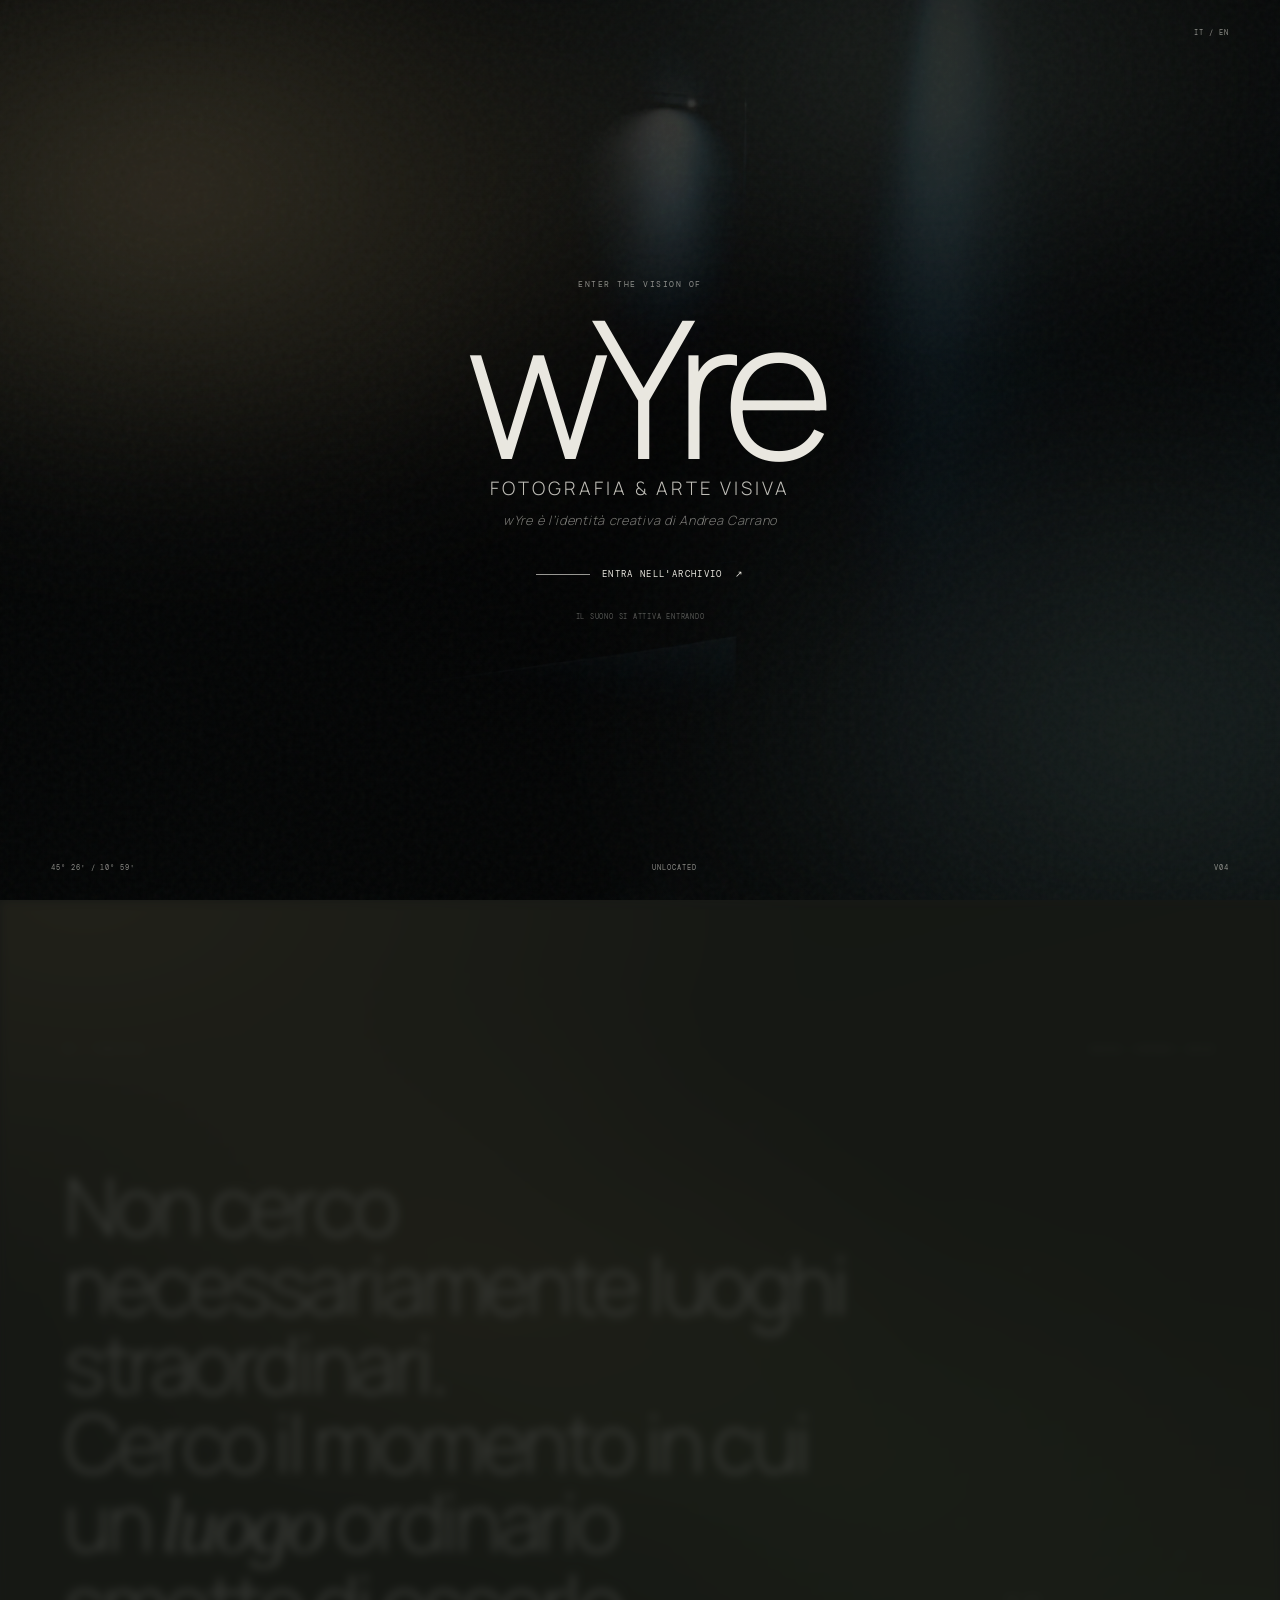
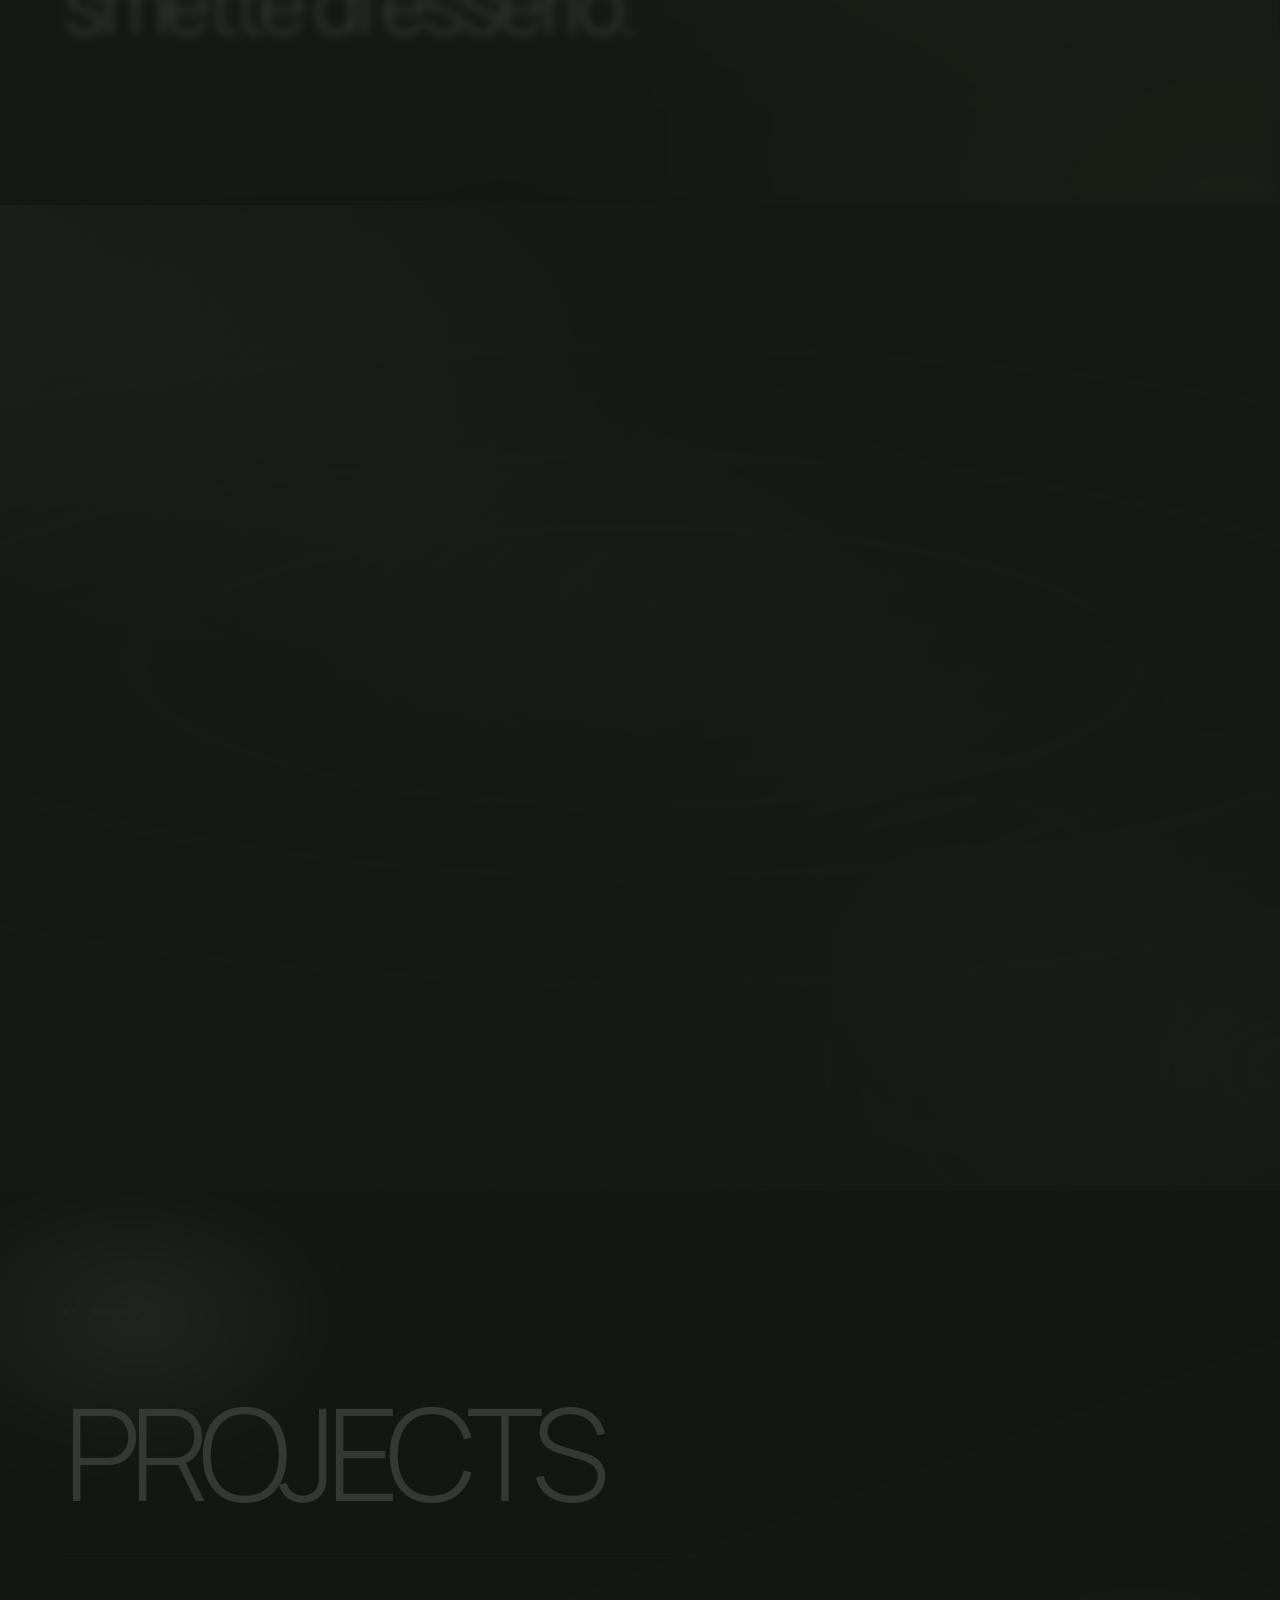
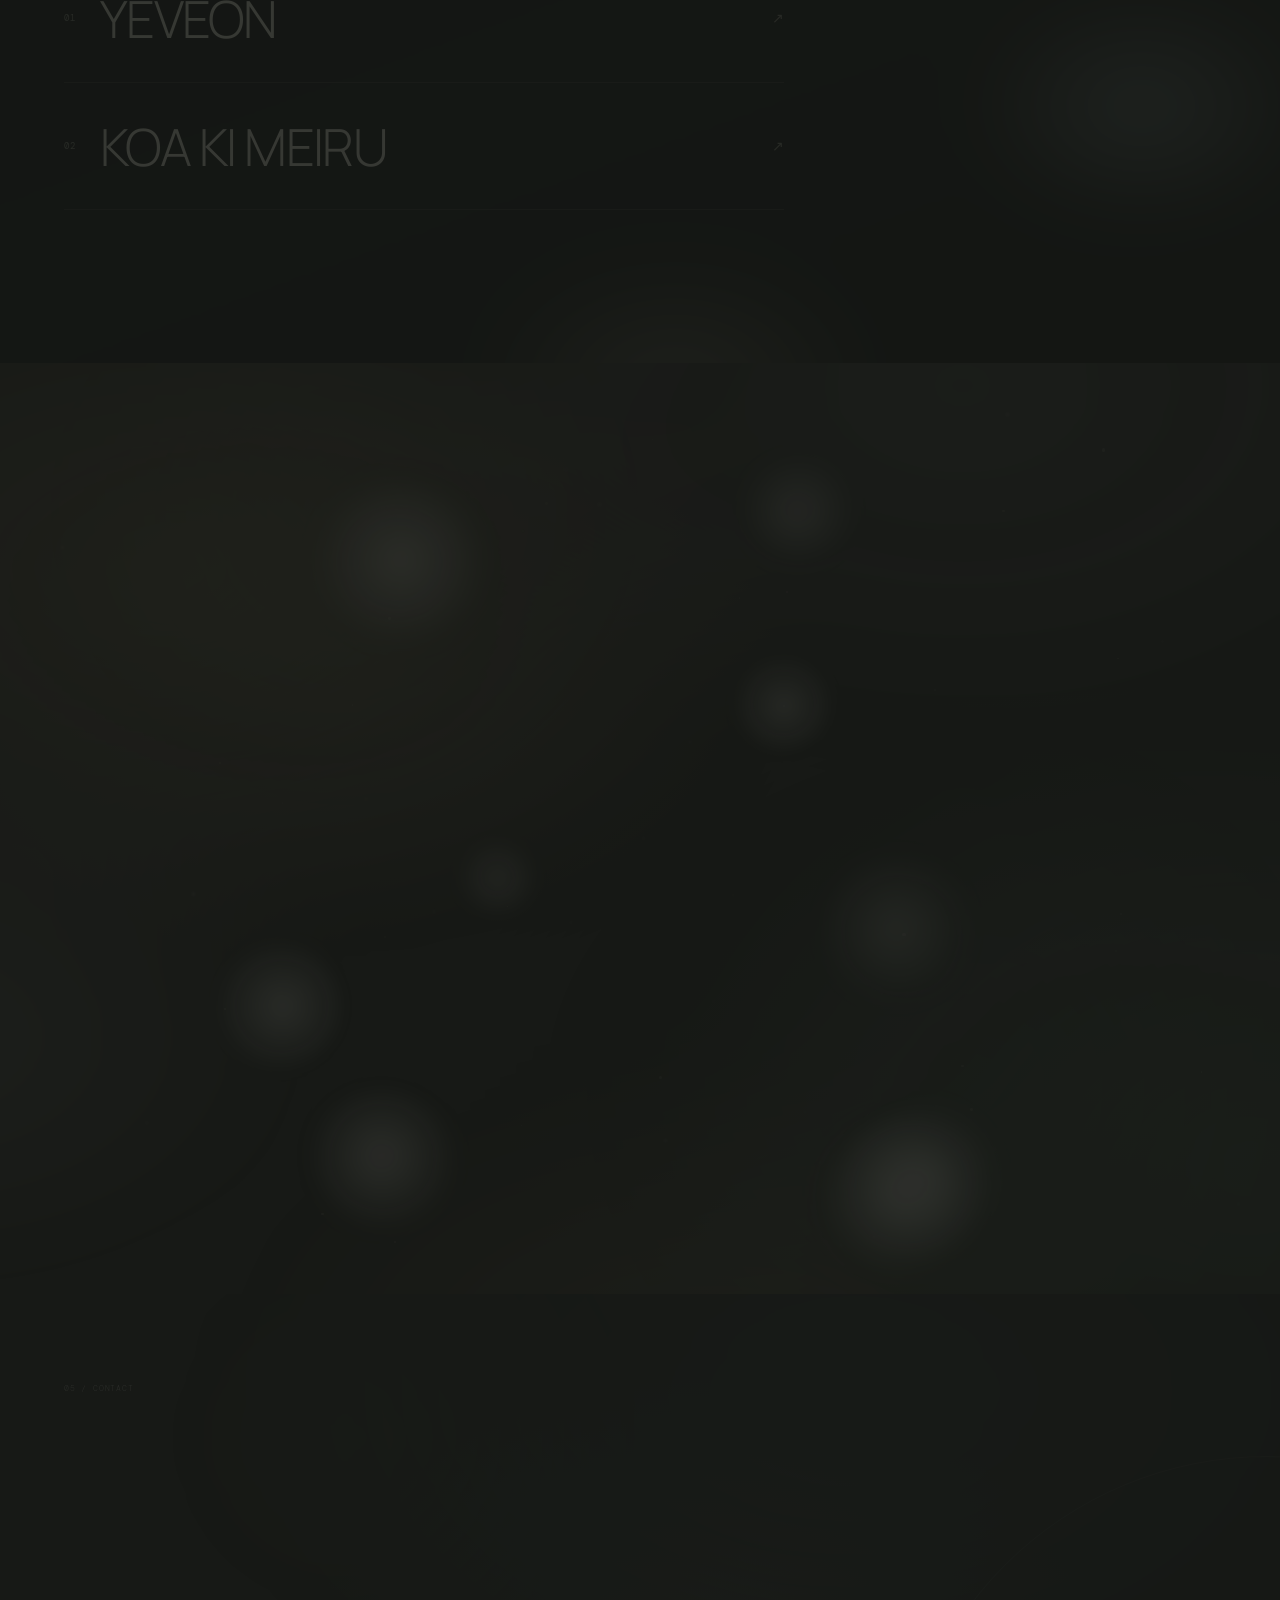
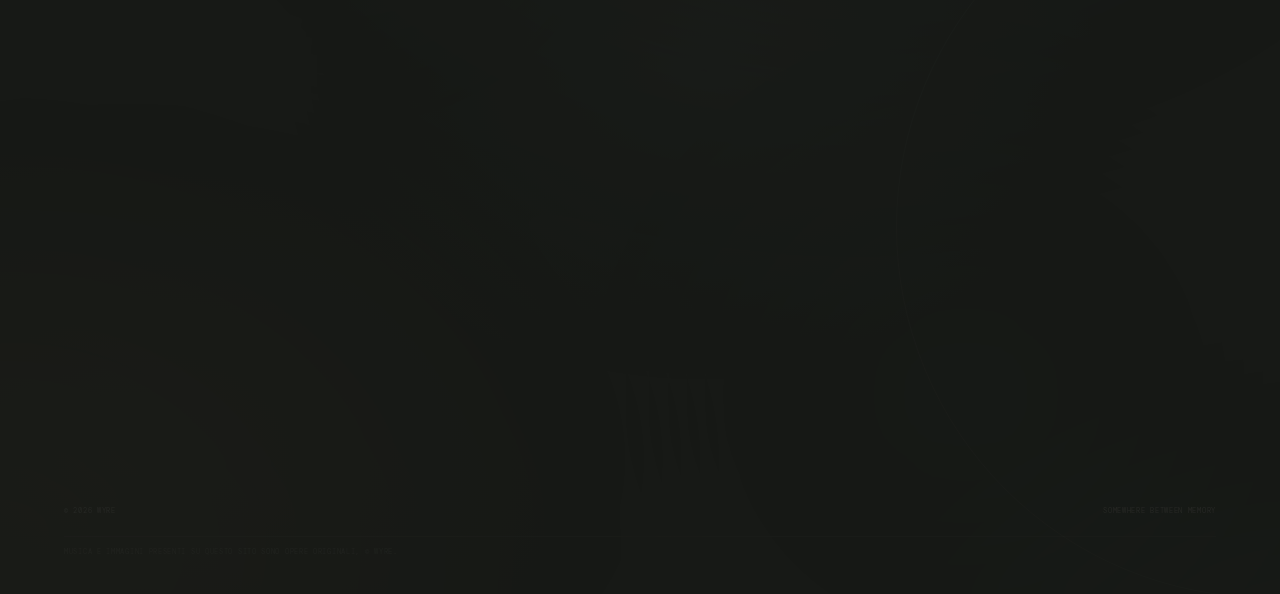
==== index.html @ cb7069bc "Add files via upload" ====
<!doctype html>
<html lang="it">
<head>
  <meta charset="utf-8">
  <meta name="viewport" content="width=device-width, initial-scale=1">
  <meta name="description" content="wYre — an ongoing visual exploration of liminal spaces, memory and atmosphere.">
  <meta name="theme-color" content="#080909">
  <title>wYre — Somewhere Between Memory</title>
  <link rel="preconnect" href="https://fonts.googleapis.com">
  <link rel="preconnect" href="https://fonts.gstatic.com" crossorigin>
  <link href="https://fonts.googleapis.com/css2?family=DM+Mono:wght@300;400&family=Manrope:wght@300;400;500;600&display=swap" rel="stylesheet">
  <link rel="stylesheet" href="styles.css">
</head>
<body class="intro-active">
  <div class="intro" id="intro" aria-label="wYre introduction">
    <div class="intro-image" aria-hidden="true">
      <img src="images/05_blue_corridor.jpg" alt="">
    </div>
    <div class="intro-wash" aria-hidden="true"></div>
    <div class="intro-grain" aria-hidden="true"></div>
    <div class="intro-top">
      <button class="lang intro-lang" id="introLangBtn" type="button" aria-label="Change language">IT / EN</button>
    </div>
    <div class="intro-center">
      <p class="intro-pre">ENTER THE VISION OF</p>
      <div class="intro-wordmark" aria-label="wYre">
        <span>w</span><span>Y</span><span>r</span><span>e</span>
      </div>
      <div class="brand-copy" aria-label="wYre">
  <div class="brand-tagline" data-it="Fotografia &amp; Arte Visiva" data-en="Photography &amp; Visual Art">Fotografia &amp; Arte Visiva</div>
  <div class="brand-alias" data-it="wYre è l’identità creativa di Andrea Carrano" data-en="wYre is the creative identity of Andrea Carrano">wYre è l’identità creativa di Andrea Carrano</div>
</div>
<button class="enter-button" id="enterButton">
        <span class="enter-line"></span>
        <span data-it="ENTRA NELL'ARCHIVIO" data-en="ENTER THE ARCHIVE">ENTRA NELL'ARCHIVIO</span>
        <span>↗</span>
      </button>
      <p class="intro-hint" data-it="il suono si attiva entrando" data-en="sound begins when you enter">il suono si attiva entrando</p>
    </div>
    <div class="intro-bottom">
      <span>45° 26′ / 10° 59′</span>
      <span>UNLOCATED</span>
      <span>V04</span>
    </div>
  </div>

  <div class="grain" aria-hidden="true"></div>
  <div class="ambient" aria-hidden="true"></div>
  <div class="scroll-progress" aria-hidden="true"><span></span></div>
  <div class="cursor" aria-hidden="true"></div><div class="cursor-dot" aria-hidden="true"></div>

  <header class="nav">
    <a class="brand" href="#home" aria-label="wYre home">wYre<span>/</span><span id="navSectionLabel">HOME</span></a>
    <nav aria-label="Primary">
      <a href="#home" class="nav-home">Home</a>
      <a href="#archive">Archive</a>
      <a href="#yeveon">Projects</a>
      <a href="#about">About</a>
      <a href="#contact">Contact</a>
    </nav>
    <div class="nav-tools">
      <button class="sound-toggle" id="soundToggle" type="button" aria-pressed="true" aria-label="Toggle sound">
        <span class="sound-icon"><i></i><i></i><i></i><i></i></span>
        <span id="soundLabel">SOUND ON</span>
      </button>
      <button class="lang" id="langBtn" aria-label="Change language">IT / EN</button>
    </div>
  </header>

  <main>
    <section class="hero" id="home">
      <div class="hero-noise" aria-hidden="true"></div>
      <div class="hero-copy">
        <h1><span>somewhere</span><br><i>between</i><br><span>memory.</span></h1>
        <p class="hero-note"
           data-it="Fotografia, spazio, suono e atmosfera. Luoghi reali osservati nel momento in cui iniziano a sembrare altrove."
           data-en="Photography, space, sound and atmosphere. Real places observed at the moment they begin to feel elsewhere.">
          Fotografia, spazio, suono e atmosfera. Luoghi reali osservati nel momento in cui iniziano a sembrare altrove.
        </p>
        <a class="scroll-cue" href="#threshold"><span class="cue-line"></span><span data-it="CONTINUA" data-en="CONTINUE">CONTINUA</span><span>↓</span></a>
      </div>

      <div class="floating-stage" aria-hidden="true">
        <figure class="float f1"><img src="images/01_corridor.jpg" alt=""></figure>
        <figure class="float f2"><img src="images/03_cathedral.jpg" alt=""></figure>
        <figure class="float f3"><img src="images/05_blue_corridor.jpg" alt=""></figure>
        <figure class="float f4"><img src="images/08_caravan.jpg" alt=""></figure>
        <span class="hero-orbit o1"></span>
        <span class="hero-orbit o2"></span>
      </div>

      <div class="hero-coordinate">45° 26′ / 10° 59′ <span>UNLOCATED</span></div>
    </section>

    <section class="threshold reveal" id="threshold">
      <div class="threshold-top">
        <p class="section-index">01 / THRESHOLD</p>
        <p class="micro">OBSERVE / REMEMBER / REPEAT</p>
      </div>
      <div class="threshold-body">
        <p class="statement">
          <span data-it="Non cerco necessariamente " data-en="I don't necessarily look for extraordinary ">Non cerco necessariamente </span>
          <span class="image-word" data-it="luoghi" data-en="places">luoghi</span><span data-it=" straordinari." data-en="."> straordinari.</span><br>
          <span data-it="Cerco il momento in cui un " data-en="I look for the moment an ordinary ">Cerco il momento in cui un </span>
          <span class="image-word serif-word" data-it="luogo" data-en="place">luogo</span>
          <span data-it=" ordinario" data-en=""> ordinario</span><br>
          <span data-it="smette di esserlo." data-en="stops being one.">smette di esserlo.</span>
        </p>
        <div class="threshold-side">
          <span class="side-number">001—008</span>
          <span class="side-rule"></span>
          <span data-it="frammenti / luoghi / memorie" data-en="fragments / places / memories">frammenti / luoghi / memorie</span>
        </div>
      </div>
    </section>

    <section class="archive" id="archive">
      <div class="section-head reveal">
        <div>
          <p class="section-index">02 / ARCHIVE</p>
          <h2>VISUAL<br><i>ARCHIVE</i></h2>
        </div>
        <p class="section-desc"
           data-it="Una raccolta in evoluzione. Filtra per atmosfera, non per tecnica."
           data-en="An evolving collection. Filter by atmosphere, not by technique.">
          Una raccolta in evoluzione. Filtra per atmosfera, non per tecnica.
        </p>
      </div>

      <div class="filters reveal" role="tablist" aria-label="Archive filters">
        <button class="filter active" data-filter="all">ALL</button>
        <button class="filter" data-filter="landscape">LANDSCAPE</button>
        <button class="filter" data-filter="urban">URBAN</button>
        <button class="filter" data-filter="liminal">LIMINAL</button>
        <button class="filter" data-filter="astro">ASTRO</button>
      </div>

      <div class="archive-category-intros" id="archiveIntros" aria-live="polite"></div>

      <div class="grid" id="grid"></div>
      <p class="archive-end reveal">08 IMAGES / ONE CONTINUOUS STATE</p>
    </section>

    <section class="project" id="yeveon">
      <div class="project-mark reveal">
        <p class="section-index">03 / PROJECTS</p>
      </div>

      <div class="project-list-view" id="projectListView">
        <h2 class="reveal">PROJECTS</h2>
        <ul class="project-list">
          <li>
            <button class="project-list-item reveal" type="button" data-project="yeveon">
              <span class="project-list-index">01</span>
              <span class="project-list-name">YEVEON</span>
              <span class="project-list-arrow">↗</span>
            </button>
          </li>
          <li>
            <button class="project-list-item reveal" type="button" data-project="koa-ki-meiru">
              <span class="project-list-index">02</span>
              <span class="project-list-name">KOA KI MEIRU</span>
              <span class="project-list-arrow">↗</span>
            </button>
          </li>
        </ul>
      </div>

      <div class="project-detail-view" id="projectDetailView" data-project="yeveon" hidden>
        <button class="project-back" type="button">
          <span>←</span>
          <span data-it="Progetti" data-en="Projects">Progetti</span>
        </button>
        <div class="project-layout">
          <div class="project-title reveal">
            <p class="eyebrow">AN ONGOING VISUAL PROJECT</p>
            <h2>YEVEON</h2>
          </div>
          <div class="project-text reveal">
            <p data-it="Yeveon è una ricerca visiva sul confine tra realtà e percezione: paesaggi, architetture, interni e frammenti di quotidiano trattati come luoghi di memoria."
               data-en="Yeveon is a visual research project on the boundary between reality and perception: landscapes, architecture, interiors and fragments of everyday life treated as places of memory.">
              Yeveon è una ricerca visiva sul confine tra realtà e percezione: paesaggi, architetture, interni e frammenti di quotidiano trattati come luoghi di memoria.
            </p>
            <p class="muted" data-it="Il progetto non segue una cronologia. Segue una sensazione."
               data-en="The project does not follow a chronology. It follows a feeling.">
              Il progetto non segue una cronologia. Segue una sensazione.
            </p>
          </div>
        </div>

        <div class="project-gallery" id="projectGallery" aria-label="YEVEON — gallery"></div>

        <div class="project-lightbeam reveal" aria-hidden="true">
          <span class="lightbeam-glow"></span>
        </div>

        <div class="project-quote reveal"
             data-it="“Il luogo non cambia. Cambia il modo in cui lo ricordi.”"
             data-en="“The place does not change. The way you remember it does.”">
          “Il luogo non cambia. Cambia il modo in cui lo ricordi.”
        </div>
      </div>

      <!-- V07.16 — second project, KOA KI MEIRU. Same structure/classes as
           YEVEON's detail view above (no CSS is ID-scoped, so .project-layout,
           .project-gallery, .project-lightbeam, .project-quote etc. all apply
           unchanged); only the ids that script.js targets directly
           (projectGallery → projectGalleryKoa) and data-project are distinct.
           Bilingual copy is hardcoded here exactly like YEVEON's, mirroring
           DATA.koaProject in content.js (that object is kept as the source-of-
           record Italian text; this markup is what actually renders/toggles). -->
      <div class="project-detail-view" id="projectDetailViewKoa" data-project="koa-ki-meiru" hidden>
        <button class="project-back" type="button">
          <span>←</span>
          <span data-it="Progetti" data-en="Projects">Progetti</span>
        </button>
        <div class="project-layout">
          <div class="project-title reveal">
            <p class="eyebrow">VISUAL DIARY OF A BAND</p>
            <h2>KOA KI MEIRU</h2>
          </div>
          <div class="project-text reveal">
            <p data-it="Koa Ki Meiru raccoglie gli scatti realizzati durante le riprese dei video musicali della mia band: un racconto per immagini nato dietro le quinte della musica."
               data-en="Koa Ki Meiru gathers the photographs taken during the filming of my band's music videos: a visual story born backstage, inside the music itself.">
              Koa Ki Meiru raccoglie gli scatti realizzati durante le riprese dei video musicali della mia band: un racconto per immagini nato dietro le quinte della musica.
            </p>
            <p class="muted" data-it="Luce di scena, attesa, movimento: frammenti rubati tra un ciak e l'altro."
               data-en="Stage light, waiting, motion: fragments stolen between one take and the next.">
              Luce di scena, attesa, movimento: frammenti rubati tra un ciak e l'altro.
            </p>
          </div>
        </div>

        <div class="project-gallery" id="projectGalleryKoa" aria-label="KOA KI MEIRU — gallery"></div>

        <div class="project-lightbeam reveal" aria-hidden="true">
          <span class="lightbeam-glow"></span>
        </div>

        <div class="project-quote reveal"
             data-it="“Non è un dietro le quinte. È un altro modo di suonare la stessa canzone.”"
             data-en="“It's not behind the scenes. It's another way of playing the same song.”">
          “Non è un dietro le quinte. È un altro modo di suonare la stessa canzone.”
        </div>
      </div>
    </section>

    <section class="about" id="about">
      <div class="about-head reveal">
        <p class="section-index">04 / ABOUT</p>
        <span class="about-mark">wYre / 2026</span>
      </div>
      <div class="about-layout">
        <h2 class="reveal" data-it="ABOUT" data-en="ABOUT">ABOUT</h2>
        <div class="about-copy reveal">
          <p class="large"
             data-it="Fotografia come modo di osservare ciò che normalmente attraversiamo senza vedere."
             data-en="Photography as a way of observing what we normally pass through without seeing.">
            Fotografia come modo di osservare ciò che normalmente attraversiamo senza vedere.
          </p>
          <p data-it="wYre è un'identità visiva costruita attorno a fotografia, sound design, atmosfera e sperimentazione digitale."
             data-en="wYre is a visual identity built around photography, sound design, atmosphere and digital experimentation.">
            wYre è un'identità visiva costruita attorno a fotografia, sound design, atmosfera e sperimentazione digitale.
          </p>
        </div>
      </div>
      <div class="about-line reveal">
        <span>PHOTO</span><span>SPACE</span><span>SOUND</span><span>MEMORY</span>
      </div>
    </section>

    <section class="contact" id="contact">
      <div class="contact-orbit" aria-hidden="true"></div>
      <p class="section-index">05 / CONTACT</p>
      <div class="contact-wrap reveal">
        <p class="eyebrow">LET'S CONNECT</p>
        <h2>MAKE<br><i>CONTACT.</i></h2>
        <div class="contact-links">
          <a href="mailto:hello@example.com">hello@example.com <span>↗</span></a>
          <a href="#" aria-label="Instagram">Instagram <span>↗</span></a>
        </div>
      </div>
      <footer>
        <span>© 2026 wYre</span>
        <span>Somewhere between memory</span>
        <span class="footer-copyright"
              data-it="Musica e immagini presenti su questo sito sono opere originali, © wYre."
              data-en="Music and images featured on this site are original works, © wYre.">
          Musica e immagini presenti su questo sito sono opere originali, © wYre.
        </span>
      </footer>
    </section>
  </main>

  <div class="viewer" id="viewer" aria-hidden="true">
    <div class="viewer-top"><span id="viewerCounter">01 / 08</span><span>wYre ARCHIVE</span></div>
    <button class="viewer-close" id="closeViewer" aria-label="Close">×</button>
    <button class="viewer-prev" id="prevViewer" aria-label="Previous">←</button>
    <figure>
      <div class="viewer-image-frame"><img id="viewerImg" src="" alt=""></div>
      <figcaption id="viewerCaption"></figcaption>
    </figure>
    <button class="viewer-next" id="nextViewer" aria-label="Next">→</button>
  </div>

  <button class="audio-readout" id="audioReadout" type="button" aria-hidden="true" tabindex="-1" aria-haspopup="dialog" aria-controls="soundPlayer" aria-label="Open track player">
    <span class="audio-pulse"></span>
    <span>SOUNDSCAPE</span>
    <b id="audioTime">00:00</b>
  </button>

  <div class="sound-player" id="soundPlayer" aria-hidden="true" role="dialog" aria-modal="true" aria-label="Track player">
    <div class="sound-player-panel">
      <div class="sound-player-top">
        <span class="sound-player-top-left"><span data-it="TRACKLIST" data-en="TRACKLIST">TRACKLIST</span><b class="sound-player-time" id="spTime">00:00</b></span>
        <button class="sound-player-close" id="soundPlayerClose" type="button" aria-label="Close">×</button>
      </div>
      <ul class="sound-player-list" id="soundPlayerList"></ul>
      <div class="sound-player-controls">
        <button class="sp-btn sp-prev" id="spPrev" type="button" aria-label="Previous track">←</button>
        <button class="sp-btn sp-play" id="spPlay" type="button" aria-label="Play" aria-pressed="false">
          <span class="sp-play-icon"></span>
        </button>
        <button class="sp-btn sp-next" id="spNext" type="button" aria-label="Next track">→</button>
      </div>
    </div>
    <audio id="soundPlayerAudio" preload="none" loop></audio>
  </div>

  <script src="content.js"></script>
  <script src="script.js"></script>
</body>
</html>
---- styles.css ----
@import url('https://fonts.googleapis.com/css2?family=DM+Mono:wght@300;400&family=Manrope:wght@300;400;500;600&display=swap');

:root{
  --bg:#080909;--bg2:#0d0e0e;--fg:#e9e7df;--muted:#858780;
  --line:rgba(233,231,223,.14);--soft:rgba(233,231,223,.055);
  --ease:cubic-bezier(.2,.7,.2,1);
}
*{box-sizing:border-box}
html{scroll-behavior:smooth;background:var(--bg);overflow-x:hidden}
body{margin:0;background:var(--bg);color:var(--fg);font-family:Manrope,Arial,sans-serif;font-weight:300;line-height:1.45;overflow-x:hidden}
body:has(.viewer.open),body:has(.sound-player.open),body.intro-active{overflow:hidden}
a{color:inherit;text-decoration:none}button{font:inherit;color:inherit}
::selection{background:var(--fg);color:var(--bg)}
.grain,.intro-grain{position:fixed;inset:0;pointer-events:none;z-index:200;opacity:.055;background-image:url("data:image/svg+xml,%3Csvg viewBox='0 0 180 180' xmlns='http://www.w3.org/2000/svg'%3E%3Cfilter id='n'%3E%3CfeTurbulence type='fractalNoise' baseFrequency='.9' numOctaves='4' stitchTiles='stitch'/%3E%3C/filter%3E%3Crect width='100%25' height='100%25' filter='url(%23n)' opacity='.65'/%3E%3C/svg%3E");mix-blend-mode:screen}
.ambient{position:fixed;inset:-20%;pointer-events:none;z-index:-1;background:radial-gradient(circle at 55% 30%,rgba(70,76,77,.11),transparent 34%),radial-gradient(circle at 15% 80%,rgba(23,42,50,.08),transparent 30%);filter:blur(50px)}
.scroll-progress{position:fixed;left:0;right:0;bottom:0;height:2px;background:transparent;z-index:210}.scroll-progress span{display:block;width:0;height:100%;background:var(--fg);opacity:.7}
.nav{position:fixed;top:0;left:0;right:0;height:72px;padding:0 4vw;display:flex;align-items:center;justify-content:space-between;z-index:150;mix-blend-mode:difference;color:#fff}
.brand{font-family:"DM Mono",monospace;font-size:11px;letter-spacing:.12em;text-transform:uppercase}.brand span{opacity:.35;margin:0 4px}.brand #navSectionLabel{opacity:1}
.nav nav{display:flex;gap:28px}.nav nav a,.lang,.sound-toggle{font-family:"DM Mono",monospace;font-size:9px;letter-spacing:.11em;text-transform:uppercase;opacity:.72;transition:opacity .25s}.nav nav a:hover,.lang:hover,.sound-toggle:hover{opacity:1}
.nav-tools{display:flex;align-items:center;gap:18px}.lang,.sound-toggle{border:0;background:none;cursor:pointer;padding:5px}
.sound-toggle{display:flex;align-items:center;gap:8px}.sound-icon{display:flex;gap:2px;align-items:center;height:11px}.sound-icon i{display:block;width:1px;height:4px;background:#fff;opacity:.75}.sound-icon i:nth-child(2){height:8px}.sound-icon i:nth-child(3){height:11px}.sound-icon i:nth-child(4){height:6px}
.sound-toggle.off .sound-icon i{height:2px}.sound-toggle.off #soundLabel{opacity:.45}
.audio-readout{position:fixed;right:4vw;bottom:24px;z-index:120;display:flex;align-items:center;gap:8px;font:7px "DM Mono",monospace;letter-spacing:.12em;color:var(--muted);opacity:0;transform:translateY(8px);transition:opacity .5s,transform .5s,color .25s;pointer-events:none;border:0;background:none;padding:0;text-align:left;cursor:pointer}.audio-readout.visible{opacity:1;transform:none;pointer-events:auto}.audio-readout:hover{color:var(--fg)}.audio-readout b{color:var(--fg);font-weight:400}.audio-pulse{width:5px;height:5px;border:1px solid var(--fg);border-radius:50%;animation:pulse 1.6s ease-in-out infinite}@keyframes pulse{50%{transform:scale(.45);opacity:.35}}

.intro{position:fixed;inset:0;background:#050606;z-index:500;display:grid;place-items:center;overflow:hidden;transition:opacity 1.2s var(--ease),visibility 1.2s}.intro.is-exiting{opacity:0;visibility:hidden;pointer-events:none}
.intro-image{position:absolute;inset:0}.intro-image img{width:100%;height:100%;object-fit:cover;filter:brightness(.4) saturate(.55) contrast(1.1);transform:scale(1.05);animation:introDrift 16s ease-in-out infinite alternate}@keyframes introDrift{to{transform:scale(1.14) translate3d(-2.2%,1.6%,0)}}
.intro-wash{position:absolute;inset:0;background:radial-gradient(circle at 50% 50%,rgba(10,16,18,.1),rgba(3,5,5,.74) 72%),linear-gradient(180deg,rgba(0,0,0,.3),rgba(0,0,0,.5))}
/* V07.13: the intro read as flat/black to Andrea — the photo was
   almost entirely crushed by .intro-wash. Wash eased slightly so the
   photo's own slow drift shows through more, plus a new animated
   atmosphere layer (.intro-atmosphere, injected by script.js with the
   same prepend pattern used elsewhere on the site) — three soft,
   colour-cycling glows in the same desaturated palette as Threshold/
   About, drifting slowly behind the wordmark. Sits above .intro-wash,
   below .intro-center (z-index 1 vs 2) so it never competes with the
   text. */
.intro-atmosphere{position:absolute;inset:-15%;z-index:1;pointer-events:none;mix-blend-mode:screen;opacity:.6;filter:blur(60px);animation:introAtmosphereDrift 34s ease-in-out infinite alternate}
.intro-atmosphere::before,.intro-atmosphere::after{content:"";position:absolute;inset:0;background-repeat:no-repeat}
.intro-atmosphere::before{
  background-image:
    radial-gradient(ellipse 46% 40% at 22% 28%, rgba(150,132,90,.5), transparent 72%),
    radial-gradient(ellipse 42% 46% at 80% 74%, rgba(70,96,92,.46), transparent 74%);
  animation:introAtmosphereColorA 22s ease-in-out infinite;
}
.intro-atmosphere::after{
  background-image:radial-gradient(ellipse 38% 34% at 66% 18%, rgba(96,108,96,.4), transparent 74%);
  animation:introAtmosphereColorB 26s ease-in-out infinite;
}
@keyframes introAtmosphereDrift{
  0%{transform:translate3d(-1.5%,-1%,0) scale(1)}
  100%{transform:translate3d(2%,1.5%,0) scale(1.08)}
}
@keyframes introAtmosphereColorA{
  0%,100%{background-image:radial-gradient(ellipse 46% 40% at 22% 28%, rgba(150,132,90,.5), transparent 72%),radial-gradient(ellipse 42% 46% at 80% 74%, rgba(70,96,92,.46), transparent 74%)}
  50%{background-image:radial-gradient(ellipse 46% 40% at 30% 34%, rgba(78,98,118,.5), transparent 72%),radial-gradient(ellipse 42% 46% at 74% 68%, rgba(140,122,84,.46), transparent 74%)}
}
@keyframes introAtmosphereColorB{
  0%,100%{opacity:.7}
  50%{opacity:.3}
}
@media(max-width:760px){.intro-atmosphere{filter:blur(40px)}}
@media(prefers-reduced-motion:reduce){.intro-atmosphere,.intro-atmosphere::before,.intro-atmosphere::after{animation:none}}
.intro-top,.intro-bottom{position:absolute;left:4vw;right:4vw;display:flex;justify-content:space-between;font:7px "DM Mono",monospace;letter-spacing:.13em;text-transform:uppercase;color:rgba(233,231,223,.58)}.intro-top{top:28px;justify-content:flex-end}.intro-bottom{bottom:28px}
.intro-top .lang{font:inherit;letter-spacing:inherit;color:inherit;opacity:1;border:0;background:none;cursor:pointer;padding:0;transition:color .25s}.intro-top .lang:hover{color:var(--fg)}
.intro-center{position:relative;text-align:center;z-index:2}.intro-pre{font:8px "DM Mono",monospace;letter-spacing:.19em;color:rgba(233,231,223,.58);margin:0 0 28px}
.intro-wordmark{display:flex;justify-content:center;gap:.005em;font-size:clamp(74px,15vw,220px);line-height:.72;letter-spacing:-.105em;font-weight:300}
.intro-wordmark span{display:inline-block;animation:wordIn 1.3s var(--ease) both}.intro-wordmark span:nth-child(1){animation-delay:.05s}.intro-wordmark span:nth-child(2){animation-delay:.1s}.intro-wordmark span:nth-child(3){animation-delay:.15s}.intro-wordmark span:nth-child(4){animation-delay:.2s}
@keyframes wordIn{from{opacity:0;transform:translateY(35px);filter:blur(10px)}to{opacity:1;transform:none;filter:none}}
.intro-origin{font:9px "DM Mono",monospace;letter-spacing:.16em;color:var(--muted);margin:28px 0 46px;text-transform:uppercase}
.enter-button{border:0;background:none;cursor:pointer;display:inline-flex;align-items:center;gap:12px;font:9px "DM Mono",monospace;letter-spacing:.15em;text-transform:uppercase;padding:10px 0}.enter-line{width:54px;height:1px;background:var(--fg);opacity:.65;transition:width .45s var(--ease)}.enter-button:hover .enter-line{width:88px}.enter-button:hover{opacity:.9}
.intro-hint{font:7px "DM Mono",monospace;letter-spacing:.11em;text-transform:uppercase;color:rgba(233,231,223,.35);margin:22px 0 0}
main{opacity:1;transition:opacity .9s}.intro-active main{opacity:.15}.intro-active .nav{opacity:0;pointer-events:none}
main>section{padding-left:5vw;padding-right:5vw}
.hero{min-height:100svh;position:relative;display:flex;align-items:center;overflow:hidden;padding:10vh 5vw 7vh}.hero-copy{position:relative;z-index:5;max-width:720px}
.eyebrow,.micro,.section-index,.hero-coordinate,.project-mark>span,.about-mark,.photo-meta,.card-index,.project-image-meta,footer,.viewer-top,.viewer figcaption,.archive-end{font-family:"DM Mono",monospace;text-transform:uppercase;letter-spacing:.1em}
.eyebrow{font-size:8px;color:var(--muted);letter-spacing:.16em}.hero h1{margin:4vh 0 5vh;font-size:clamp(76px,11vw,172px);line-height:.79;letter-spacing:-.075em;font-weight:300;max-width:950px}.hero h1 i,.contact h2 i,.section-head h2 i{font-family:Georgia,serif;font-weight:400;letter-spacing:-.09em}.hero-note{max-width:450px;font-size:13px;color:var(--muted)}
.scroll-cue{margin-top:9vh;display:flex;align-items:center;gap:11px;font:8px "DM Mono",monospace;letter-spacing:.14em}.cue-line{width:50px;height:1px;background:var(--fg);opacity:.55}
.hero-coordinate{position:absolute;left:5vw;bottom:4vh;font-size:7px;color:var(--muted);z-index:5}.hero-coordinate span{margin-left:18px;color:var(--fg);opacity:.65}
.floating-stage{position:absolute;inset:0;pointer-events:none;transition:transform 1.2s var(--ease)}.float{position:absolute;margin:0;overflow:hidden;box-shadow:0 30px 90px rgba(0,0,0,.28);transform:rotate(var(--f-rot,0deg));animation:floatIdle var(--f-dur,9s) ease-in-out infinite;animation-delay:var(--f-delay,0s);will-change:transform}.float img{width:100%;height:100%;object-fit:cover;display:block;filter:saturate(.72) contrast(.96);transition:transform 1.4s var(--ease)}
@keyframes floatIdle{
  0%,100%{transform:rotate(var(--f-rot,0deg)) translate3d(0,0,0) scale(1)}
  50%{transform:rotate(calc(var(--f-rot,0deg) + .6deg)) translate3d(0,-14px,0) scale(1.015)}
}
.f1{width:clamp(170px,18vw,310px);height:clamp(260px,31vw,470px);right:12vw;top:13vh;--f-rot:2deg;--f-dur:9.5s;--f-delay:0s}.f2{width:clamp(125px,14vw,230px);height:clamp(190px,25vw,370px);right:37vw;bottom:8vh;--f-rot:-3deg;--f-dur:11s;--f-delay:-3s}.f3{width:clamp(110px,12vw,195px);height:clamp(170px,22vw,320px);right:3vw;bottom:23vh;--f-rot:4deg;--f-dur:8.5s;--f-delay:-5.5s}.f4{width:clamp(110px,12vw,205px);height:clamp(165px,21vw,305px);right:25vw;top:42vh;--f-rot:-1deg;--f-dur:10s;--f-delay:-1.5s}
.hero-orbit{position:absolute;border:1px solid rgba(233,231,223,.08);border-radius:50%;pointer-events:none}.o1{width:46vw;height:46vw;right:-12vw;top:5vh}.o2{width:24vw;height:24vw;right:25vw;bottom:-10vw}.hero-noise{position:absolute;inset:0;background:linear-gradient(90deg,var(--bg) 0%,rgba(8,9,9,.76) 32%,rgba(8,9,9,.12) 74%,rgba(8,9,9,.3) 100%);z-index:2;pointer-events:none}

.threshold{padding-top:15vh;padding-bottom:18vh;border-top:1px solid var(--line);position:relative;isolation:isolate;overflow:hidden}.threshold-top,.about-head{display:flex;justify-content:space-between;align-items:center}.section-index{font-size:8px;color:var(--muted)}.micro{font-size:7px;color:var(--muted)}
.threshold-body{display:grid;grid-template-columns:minmax(0,8fr) 2fr;gap:8vw;margin-top:8vw}.statement{font-size:clamp(43px,6.3vw,96px);line-height:.98;letter-spacing:-.055em;max-width:1100px;margin:0}.statement span{display:inline}.image-word{position:relative;cursor:crosshair;transition:color .3s}.image-word:hover{color:#fff}.serif-word{font-family:Georgia,serif;font-style:italic}.threshold-side{align-self:end;display:flex;flex-direction:column;gap:14px;color:var(--muted);font:8px "DM Mono",monospace}.side-rule{width:100%;height:1px;background:var(--line)}

.archive{padding-top:9vh;padding-bottom:18vh}.section-head{display:flex;justify-content:space-between;align-items:flex-end;gap:8vw}.section-head h2{font-size:clamp(65px,10vw,150px);line-height:.77;letter-spacing:-.08em;font-weight:300;margin:28px 0 0}.section-desc{max-width:310px;font-size:12px;color:var(--muted);margin:0 0 6px}
.filters{display:flex;gap:20px;margin:7vw 0 4vw;border-bottom:1px solid var(--line);padding-bottom:13px}.filter{border:0;background:none;padding:0 0 4px;cursor:pointer;font:8px "DM Mono",monospace;letter-spacing:.12em;color:var(--muted);position:relative}.filter:after{content:"";position:absolute;left:0;bottom:0;width:0;height:1px;background:var(--fg);transition:width .3s var(--ease)}.filter.active,.filter:hover{color:var(--fg)}.filter.active:after{width:100%}
.grid{display:grid;grid-template-columns:repeat(12,1fr);gap:7vw 2vw;align-items:start}.photo-card{appearance:none;border:0;background:none;padding:0;text-align:left;cursor:pointer;position:relative;display:block;grid-column:span 3;transition:opacity .5s,transform .9s var(--ease);overflow:visible}.photo-card.tall{grid-column:span 4}.photo-card:nth-child(2){grid-column:span 3;margin-top:11vw}.photo-card:nth-child(3){grid-column:span 3;margin-top:2vw}.photo-card:nth-child(4){grid-column:span 4;margin-top:9vw}.photo-card:nth-child(5){grid-column:span 3}.photo-card:nth-child(6){grid-column:span 3;margin-top:12vw}.photo-card:nth-child(7){grid-column:span 4;margin-top:3vw}.photo-card:nth-child(8){grid-column:span 3;margin-top:10vw}.photo-card.is-hidden{display:none}.photo-card img{width:100%;height:auto;display:block;aspect-ratio:2/3;object-fit:cover;filter:saturate(.78);transition:transform 1s var(--ease),filter 1s var(--ease)}.photo-card:hover img{transform:scale(1.028);filter:brightness(1.06) saturate(.68)}.card-index{position:absolute;top:-18px;left:0;font-size:7px;color:var(--muted);transition:transform .6s var(--ease)}.photo-card:hover .card-index{transform:translateX(8px)}.photo-meta{display:flex;justify-content:space-between;gap:10px;padding:10px 0 0;color:var(--muted);font-size:7px}.photo-meta b{font-weight:400;color:var(--fg)}.archive-end{font-size:7px;color:var(--muted);margin:9vw 0 0;text-align:right}

.project{background:var(--bg2);padding-top:12vh;padding-bottom:17vh;position:relative}.project-mark{display:flex;justify-content:space-between;align-items:center}.project-mark>span{font-size:7px;color:var(--muted)}.project-layout{display:grid;grid-template-columns:1.2fr .8fr;gap:8vw;margin:7vw 0 8vw}.project-title h2{font-size:clamp(82px,15vw,220px);line-height:.72;letter-spacing:-.095em;font-weight:300;margin:0}.project-sub{margin-top:25px;color:var(--muted);font:9px "DM Mono",monospace;text-transform:uppercase;letter-spacing:.12em}.project-text{align-self:end;max-width:490px;font-size:17px}.project-text .muted{color:var(--muted);margin-top:38px;font-size:13px}
.project-image-wrap{max-width:770px;margin-left:auto}.project-image{position:relative;overflow:hidden;background:#050606}.project-image img{width:100%;display:block;aspect-ratio:2/3;object-fit:cover;filter:saturate(.7);transition:transform 1.4s var(--ease),filter 1.4s}.project-image-wrap:hover img{transform:scale(1.018);filter:saturate(.6)}.image-scan{position:absolute;inset:0;background:linear-gradient(180deg,transparent 0%,transparent 47%,rgba(255,255,255,.045) 50%,transparent 53%,transparent 100%);transform:translateY(-100%);transition:transform 1.8s var(--ease);pointer-events:none}.project-image-wrap:hover .image-scan{transform:translateY(100%)}.image-word-overlay{position:absolute;left:5%;bottom:5%;font:8px "DM Mono",monospace;letter-spacing:.16em;opacity:0;transform:translateY(10px);transition:opacity .5s,transform .5s}.project-image-wrap:hover .image-word-overlay{opacity:.7;transform:none}.project-image-meta{display:flex;justify-content:space-between;color:var(--muted);font-size:7px;padding-top:10px}.project-quote{font:clamp(27px,4vw,58px)/1.02 Georgia,serif;letter-spacing:-.04em;max-width:760px;margin:7vw 0 0}

/* PROJECTS — list / detail toggle */
.project-list-view h2{font-size:clamp(65px,10vw,150px);line-height:.78;letter-spacing:-.08em;font-weight:300;margin:6vw 0 0}
.project-list{list-style:none;margin:4vw 0 0;padding:0;border-top:1px solid var(--line);max-width:720px}
.project-list-item{display:flex;align-items:center;gap:24px;width:100%;padding:26px 0;border:0;border-bottom:1px solid var(--line);background:none;cursor:pointer;text-align:left;color:inherit;transition:opacity .3s}
.project-list-item:hover{opacity:.6}
.project-list-index{font:9px "DM Mono",monospace;color:var(--muted);letter-spacing:.1em}
.project-list-name{flex:1;font-size:clamp(28px,4vw,52px);letter-spacing:-.03em;font-weight:300}
.project-list-arrow{font:14px "DM Mono",monospace;color:var(--muted);transition:transform .3s var(--ease)}
.project-list-item:hover .project-list-arrow{transform:translateX(6px)}
.project-back{display:inline-flex;align-items:center;gap:8px;border:0;background:none;cursor:pointer;color:inherit;font:9px "DM Mono",monospace;letter-spacing:.12em;text-transform:uppercase;padding:0;margin:6vw 0 3vw;opacity:.7;transition:opacity .25s}
.project-back:hover{opacity:1}
@media(max-width:760px){
  .project-list-item{padding:20px 0;gap:14px}
  .project-back{margin-top:11vh}
}

.about{padding-top:13vh;padding-bottom:18vh}.about-mark{font-size:7px;color:var(--muted)}.about-layout{display:grid;grid-template-columns:1fr 1fr;gap:8vw;margin-top:8vw}.about-layout h2{font-size:clamp(65px,10vw,145px);line-height:.78;letter-spacing:-.08em;font-weight:300;margin:0}.about-copy .large{font-size:clamp(29px,4.1vw,60px);line-height:1.01;letter-spacing:-.05em;margin:0 0 4vw}.about-copy p:not(.large){color:var(--muted);max-width:520px;font-size:14px}.about-line{display:grid;grid-template-columns:repeat(4,1fr);border-top:1px solid var(--line);margin-top:10vw;padding-top:13px;font:7px "DM Mono",monospace;letter-spacing:.12em;color:var(--muted)}.about-line span:not(:first-child){text-align:right}

.contact{min-height:100svh;display:flex;flex-direction:column;padding-top:9vh;padding-bottom:4vh;position:relative;overflow:hidden}.contact-orbit{position:absolute;width:58vw;height:58vw;border:1px solid rgba(233,231,223,.07);border-radius:50%;right:-28vw;top:18vh;pointer-events:none}.contact-wrap{margin:auto 0;position:relative;z-index:2}.contact h2{font-size:clamp(85px,15vw,225px);line-height:.7;letter-spacing:-.095em;font-weight:300;margin:30px 0 65px}.contact-links{display:flex;flex-direction:column;gap:11px;font:10px "DM Mono",monospace}.contact-links a{width:min(520px,70vw);display:flex;justify-content:space-between;border-bottom:1px solid var(--line);padding-bottom:8px;transition:border-color .3s}.contact-links a:hover{border-color:var(--fg)}.contact-links a span{color:var(--muted)}
footer{display:flex;flex-wrap:wrap;justify-content:space-between;gap:20px;margin-top:auto;padding-top:50px;color:var(--muted);font-size:7px}.footer-copyright{flex-basis:100%;opacity:.55;padding-top:10px;border-top:1px solid var(--line)}

.viewer{position:fixed;inset:0;background:rgba(4,5,5,.982);backdrop-filter:blur(14px);z-index:220;display:none;align-items:center;justify-content:center;padding:7vh 9vw}.viewer.open{display:flex;animation:viewerIn .45s ease both}@keyframes viewerIn{from{opacity:0}to{opacity:1}}.viewer-top{position:absolute;left:4vw;right:4vw;top:28px;display:flex;justify-content:space-between;color:var(--muted);font-size:7px}.viewer figure{margin:0;max-height:88vh;max-width:72vw;text-align:center}.viewer-image-frame{overflow:hidden;max-height:80vh}.viewer img{display:block;max-width:100%;max-height:80vh;object-fit:contain;animation:imageIn .55s var(--ease) both;transition:opacity .62s ease}.viewer img.is-fading{opacity:0}@keyframes imageIn{from{opacity:0;transform:scale(.985)}to{opacity:1;transform:scale(1)}}.viewer figcaption{display:flex;justify-content:center;gap:18px;font-size:8px;margin-top:13px;color:var(--muted)}.viewer figcaption strong{color:var(--fg);font-weight:400}.viewer button{position:absolute;background:none;border:0;cursor:pointer;font:inherit}.viewer-close{top:20px;right:3vw;font-size:28px}.viewer-prev{left:4vw;font-size:20px}.viewer-next{right:4vw;font-size:20px}

.cursor,.cursor-dot{position:fixed;left:0;top:0;pointer-events:none;z-index:300;border-radius:50%;transform:translate3d(-100px,-100px,0)}.cursor{width:34px;height:34px;border:1px solid rgba(233,231,223,.65);margin:-17px;transition:width .25s,height .25s,margin .25s,opacity .25s}.cursor-dot{width:4px;height:4px;background:var(--fg);margin:-2px}.cursor-hover .cursor{width:54px;height:54px;margin:-27px;opacity:.75}
.reveal{opacity:0;transform:translateY(28px);transition:opacity 1s ease,transform 1s var(--ease)}.reveal.in-view{opacity:1;transform:none}
@media(pointer:coarse){.cursor,.cursor-dot{display:none}}
@media(max-width:760px){
  .nav{height:58px;padding:0 5vw}.nav nav{gap:14px}.nav-home{display:none}.nav nav a:nth-child(n+4){display:none}.nav-tools{gap:7px}.sound-toggle{font-size:7px}.sound-toggle #soundLabel{display:none}
  main>section{padding-left:6vw;padding-right:6vw}
  .intro-top,.intro-bottom{left:6vw;right:6vw}.intro-center{width:90vw}.intro-wordmark{font-size:22vw}.intro-pre{font-size:7px}.intro-origin{font-size:7px;margin:20px 0 34px}.enter-button{font-size:8px}
  .hero{min-height:94svh;padding-top:11vh}.hero h1{font-size:19vw;margin:22vh 0 6vh}.hero-note{font-size:12px}.hero-coordinate{left:6vw}.f1{width:120px;height:180px;right:5%;top:12%}.f2{width:120px;height:180px;right:42%;bottom:7%}.f3{width:92px;height:140px;right:0;bottom:27%}.f4{display:none}.o1{width:90vw;height:90vw;right:-48vw;top:7vh}.o2{display:none}
  .threshold{padding-top:12vh;padding-bottom:14vh}.threshold-top{align-items:flex-start}.micro{display:none}.threshold-body{grid-template-columns:1fr;gap:50px;margin-top:17vw}.statement{font-size:11vw}.threshold-side{display:grid;grid-template-columns:auto 1fr;align-items:center}.section-head{display:block}.section-head h2{font-size:18vw}.section-desc{margin-top:28px}.filters{gap:14px;overflow:auto;white-space:nowrap;margin:16vw 0 10vw}
  .grid{grid-template-columns:repeat(2,1fr);gap:34px 10px}.photo-card,.photo-card.tall,.photo-card:nth-child(2),.photo-card:nth-child(3),.photo-card:nth-child(4),.photo-card:nth-child(5),.photo-card:nth-child(6),.photo-card:nth-child(7),.photo-card:nth-child(8){grid-column:span 1;margin-top:0}.photo-card:nth-child(3),.photo-card:nth-child(6),.photo-card:nth-child(8){margin-top:12vw}.photo-meta{display:block;line-height:1.6}.photo-meta b{display:block}.card-index{top:-14px}.archive-end{margin-top:16vw}
  .project{padding-top:11vh}.project-mark>span{display:none}.project-layout,.about-layout{grid-template-columns:1fr;gap:55px;margin-top:15vw}.project-title h2{font-size:25vw}.project-text{font-size:16px}.project-quote{margin-top:9vw}.image-word-overlay{opacity:.55;transform:none}
  .about-layout h2{font-size:19vw}.about-copy .large{font-size:10vw;margin-bottom:12vw}.about-copy p:not(.large){font-size:13px}.about-line{grid-template-columns:1fr 1fr;gap:14px;margin-top:18vw}.about-line span{text-align:left!important}
  .contact h2{font-size:22vw}.contact-orbit{width:120vw;height:120vw;right:-72vw;top:21vh}.contact-links a{width:88vw}.viewer{padding:7vh 9vw}.viewer figure{max-width:90vw}.viewer-prev{left:3vw}.viewer-next{right:3vw}.viewer figcaption{gap:8px;font-size:7px}.viewer-top{left:6vw;right:6vw}
  footer{display:grid;grid-template-columns:1fr 1fr;font-size:6px}footer span:last-child{grid-column:1/-1;margin-top:4px}.audio-readout{right:6vw;bottom:15px}
}
@media(prefers-reduced-motion:reduce){
  html{scroll-behavior:auto}.float{animation:none}.photo-card,.reveal,.viewer img{transition:none;animation:none}.floating-stage,.project-image img,.photo-card img,.intro-image img{transition:none;animation:none}
}
/* V05 reactive layer */
:root{--scroll-energy:0;--sound-temperature:.15}.ambient{transition:filter 1.8s ease,opacity 1.8s ease;opacity:calc(.7 + var(--scroll-energy)*.3);filter:blur(calc(50px + var(--scroll-energy)*18px))}.hero .floating-stage{will-change:transform}.project-image:after{content:"";position:absolute;inset:0;pointer-events:none;z-index:2;background:radial-gradient(circle at 55% 42%,rgba(92,108,103,calc(.035 + var(--sound-temperature)*.03)),transparent 48%);mix-blend-mode:screen}.photo-card:hover{transform:translateY(calc(var(--scroll-energy) * -2px))}.viewer.open .viewer-image-frame{box-shadow:0 0 calc(70px + var(--scroll-energy)*30px) rgba(90,100,95,.06)}@media(prefers-reduced-motion:reduce){.ambient{transition:none}.photo-card:hover{transform:none}}

/* =========================================================
   V05.1 — YEVEON ATMOSPHERIC BACKGROUNDS + SCROLL MOTION
   ========================================================= */

/* The background is deliberately NOT pure black. It is a living
   field of desaturated olive / sand / petroleum tones. */
body{
  background:#171916;
  overflow-x:hidden;
}
body::before{
  content:"";
  position:fixed;
  inset:-15%;
  z-index:-5;
  pointer-events:none;
  background:
    radial-gradient(circle at 18% 22%, rgba(91,101,78,.28), transparent 28%),
    radial-gradient(circle at 78% 20%, rgba(53,74,70,.24), transparent 30%),
    radial-gradient(circle at 52% 78%, rgba(129,116,91,.18), transparent 34%),
    linear-gradient(125deg,#171916 0%,#20241e 42%,#182220 72%,#151715 100%);
  filter:blur(25px);
  transform:translate3d(0,0,0);
  animation:yeveonBreath 18s ease-in-out infinite alternate;
}
body::after{
  content:"";
  position:fixed;
  inset:0;
  z-index:-4;
  pointer-events:none;
  opacity:.22;
  background-image:
    radial-gradient(circle at 20% 30%, rgba(210,200,178,.08) 0 1px, transparent 1.5px),
    radial-gradient(circle at 80% 70%, rgba(210,200,178,.05) 0 1px, transparent 1.5px);
  background-size:37px 41px,53px 47px;
  mix-blend-mode:screen;
  animation:yeveonDust 24s linear infinite;
}
@keyframes yeveonBreath{
  0%{transform:translate3d(-2%,0,0) scale(1)}
  50%{transform:translate3d(1.5%,-1%,0) scale(1.04)}
  100%{transform:translate3d(2%,1.5%,0) scale(1.08)}
}
@keyframes yeveonDust{
  from{transform:translate3d(0,0,0)}
  to{transform:translate3d(-25px,18px,0)}
}

/* Atmospheric bands: every major section gets a different emotional
   temperature while remaining within the same Yeveon universe. */
#archive{
  position:relative;
  background:
    radial-gradient(ellipse at 18% 20%,rgba(84,101,75,.24),transparent 36%),
    radial-gradient(ellipse at 82% 72%,rgba(57,78,73,.20),transparent 40%);
}
#archive::before,
#project::before,
#about::before,
#contact::before{
  content:"";
  position:absolute;
  inset:0;
  pointer-events:none;
  z-index:-1;
}
#project{
  position:relative;
  background:
    radial-gradient(ellipse at 72% 22%,rgba(63,83,79,.30),transparent 38%),
    radial-gradient(ellipse at 25% 80%,rgba(120,111,88,.16),transparent 40%);
}
/* V07.13 — real bug fix, not just a tuning pass: #about (and #contact,
   same pattern) never had isolation:isolate, unlike .threshold/#archive
   /.project which do. Without it, any z-index:-1 decorative child
   (#about::before's tint, .about-droplets) escapes this section's own
   stacking and ends up painted BEHIND #about's own background instead
   of just behind its text — invisible despite otherwise-correct CSS.
   This is why Andrea couldn't see the V07.12 About tint or droplets at
   all. Isolating both sections keeps their z-index:-1 layers local, the
   same way .threshold already works. */
/* V07.14 — second real bug, same family: #about was still missing
   overflow:hidden (unlike .threshold/#archive/.project, which all pair
   isolation:isolate WITH overflow:hidden — #contact already gets this
   for free from the separate .contact class rule below, which is why
   only About showed the problem). Without it, isolation:isolate fixes
   the *stacking order* but does nothing to *clip* — a child with a
   negative inset (#about::before at -20%, the dust layer at -10%) still
   paints past the section's own top/bottom edge, bleeding visually into
   whatever section sits above/below. That's why the dust layer showed
   up over the tail end of the YEVEON/Projects section: About has no
   space above it (Projects ends exactly where About begins), so the
   overflowing top edge of the dust layer landed on Projects' own
   content. Added overflow:hidden here to contain everything to About's
   own box, same pairing already proven on the other three sections. */
#about{
  position:relative;
  isolation:isolate;
  overflow:hidden;
  background:
    radial-gradient(ellipse at 28% 35%,rgba(113,105,83,.22),transparent 34%),
    radial-gradient(ellipse at 86% 78%,rgba(70,87,71,.17),transparent 42%);
}
#contact{
  position:relative;
  isolation:isolate;
  background:
    radial-gradient(ellipse at 55% 42%,rgba(58,75,72,.24),transparent 42%),
    radial-gradient(ellipse at 10% 85%,rgba(106,101,79,.13),transparent 38%);
}

/* Animated light pools follow scroll position through --scroll-energy. */
#archive::after,#project::after,#about::after,#contact::after{
  content:"";
  position:absolute;
  inset:-20%;
  pointer-events:none;
  z-index:-1;
  background:
    radial-gradient(circle at calc(25% + var(--scroll-energy)*15%) calc(20% + var(--scroll-energy)*10%),rgba(195,184,153,.07),transparent 18%),
    radial-gradient(circle at calc(75% - var(--scroll-energy)*12%) calc(75% - var(--scroll-energy)*9%),rgba(91,113,103,.08),transparent 24%);
  filter:blur(40px);
  transition:transform 1.8s cubic-bezier(.2,.65,.2,1);
}

/* Section transition markers: a faint atmospheric veil between worlds. */
.section{
  isolation:isolate;
  transition:background-position 2s ease, filter 1.5s ease;
}
.section.in-view{
  filter:saturate(calc(1 + var(--scroll-energy)*.12));
}

/* Make existing reveal classes visibly move instead of simply appearing. */
.reveal{
  opacity:0;
  transform:translate3d(0,38px,0) scale(.985);
  filter:blur(5px);
  transition:opacity 1.2s cubic-bezier(.16,1,.3,1),
             transform 1.5s cubic-bezier(.16,1,.3,1),
             filter 1.2s ease;
}
.reveal.in-view{
  opacity:1;
  transform:none;
  filter:none;
}

/* Archive cards float at slightly different depths while scrolling. */
.photo-card{
  will-change:transform;
  transition:
    opacity .8s ease,
    transform 1.2s cubic-bezier(.16,1,.3,1),
    filter .8s ease;
}
.photo-card:nth-child(3n+1){--float-depth:7px}
.photo-card:nth-child(3n+2){--float-depth:-4px}
.photo-card:nth-child(3n){--float-depth:3px}
.photo-card.in-view{transform:translate3d(0,var(--float-depth),0)}
.photo-card:hover{transform:translate3d(0,calc(var(--float-depth) - 8px),0) scale(1.008)}
.photo-card img{transition:transform 1.5s cubic-bezier(.16,1,.3,1),filter 1s ease}
.photo-card:hover img{transform:scale(1.025);filter:saturate(.86) contrast(.98)}

/* Intro has a moving light field too. */
#intro{
  background:
    radial-gradient(circle at 52% 42%,rgba(108,115,93,.16),transparent 24%),
    radial-gradient(circle at 20% 80%,rgba(49,69,66,.14),transparent 30%),
    #151714;
}
#intro::before{
  content:"";
  position:absolute;
  inset:-30%;
  background:
    radial-gradient(circle at 55% 45%,rgba(177,166,138,.10),transparent 18%),
    radial-gradient(circle at 25% 65%,rgba(72,91,83,.12),transparent 24%);
  filter:blur(45px);
  animation:introAtmosphere 11s ease-in-out infinite alternate;
}
@keyframes introAtmosphere{
  from{transform:translate3d(-3%,2%,0) scale(1)}
  to{transform:translate3d(4%,-3%,0) scale(1.08)}
}

/* Floating image/text relationship in the hero. */
.floating-stage{
  transition:transform 1.4s cubic-bezier(.16,1,.3,1);
}
.float{
  will-change:transform;
  transition:transform 1.2s cubic-bezier(.16,1,.3,1);
}

/* Mobile: remove cursor-only behavior but retain cinematic movement. */
@media(max-width:760px){
  body::before{inset:-30%;filter:blur(18px);animation-duration:24s}
  body::after{opacity:.14}
  .reveal{transform:translate3d(0,22px,0);filter:blur(3px)}
  .photo-card.in-view{transform:translate3d(0,3px,0)}
  .photo-card:hover{transform:none}
}
@media(prefers-reduced-motion:reduce){
  body::before,body::after,#intro::before{animation:none}
  .reveal{transition:opacity .4s ease}
  .photo-card,.photo-card img,.float,.floating-stage{transition:none}
}

/* =========================================================
   V05.9 — VISIBLE ATMOSPHERIC WORLDS
   Deliberately stronger than V05.4 while remaining desaturated.
   ========================================================= */
#archive{
  position:relative !important;
  isolation:isolate !important;
  overflow:hidden !important;
  background:#121513 !important;
  transition:background 2s ease !important;
}
#archive > *:not(.world-field):not(.world-waves):not(.world-grain):not(.world-glow){
  position:relative;
  z-index:2;
}
#archive > .world-field,
#archive > .world-waves,
#archive > .world-grain,
#archive > .world-glow{
  position:absolute !important;
  pointer-events:none !important;
  display:block !important;
}
#archive > .world-field{
  inset:-35% !important;
  z-index:0 !important;
  filter:blur(45px);
  opacity:1 !important;
  transform:translate3d(calc(var(--archive-x,0px)),calc(var(--archive-y,0px)),0) scale(1.08);
  background:
    radial-gradient(ellipse 36% 24% at 15% 25%,rgba(120,140,103,.34),transparent 70%),
    radial-gradient(ellipse 34% 26% at 80% 72%,rgba(47,90,80,.34),transparent 70%),
    radial-gradient(ellipse 30% 20% at 53% 45%,rgba(196,183,145,.10),transparent 70%);
  animation:yeveonFieldMove 14s ease-in-out infinite alternate;
}
#archive > .world-waves{
  inset:-30% !important;
  z-index:0 !important;
  opacity:.55 !important;
  background:
    radial-gradient(ellipse 42% 15% at 50% 48%,transparent 57%,rgba(215,207,182,.08) 58%,transparent 61%),
    radial-gradient(ellipse 58% 20% at 50% 48%,transparent 65%,rgba(215,207,182,.055) 66%,transparent 69%),
    radial-gradient(ellipse 74% 27% at 50% 48%,transparent 73%,rgba(215,207,182,.04) 74%,transparent 77%);
  transform:scale(calc(1 + var(--page-progress,0)*.14));
  animation:yeveonWaves 12s ease-in-out infinite;
}
#archive > .world-grain{
  inset:-10% !important;
  z-index:1 !important;
  opacity:.20 !important;
  background-image:
    radial-gradient(circle,rgba(235,228,205,.28) 0 1px,transparent 1.3px),
    radial-gradient(circle,rgba(235,228,205,.16) 0 1px,transparent 1.2px);
  background-size:61px 67px,113px 127px;
  mix-blend-mode:screen;
  animation:yeveonGrain 18s linear infinite;
}
#archive > .world-glow{
  width:42vw !important;
  height:16vw !important;
  left:-45vw !important;
  top:28% !important;
  z-index:1 !important;
  border-radius:50% !important;
  filter:blur(30px) !important;
  opacity:.65 !important;
  background:linear-gradient(90deg,transparent,rgba(218,204,165,.12),transparent) !important;
  transform:rotate(-16deg) !important;
  animation:yeveonGlow 13s cubic-bezier(.4,0,.2,1) infinite !important;
}
@keyframes yeveonFieldMove{
  from{margin-left:-2%;margin-top:1%}
  to{margin-left:3%;margin-top:-3%}
}
@keyframes yeveonWaves{
  0%,100%{transform:scale(1) rotate(-1deg);opacity:.25}
  50%{transform:scale(1.13) rotate(1deg);opacity:.55}
}
@keyframes yeveonGrain{
  from{background-position:0 0,0 0}
  to{background-position:-61px 67px,113px -127px}
}
@keyframes yeveonGlow{
  0%{left:-45vw;opacity:0}
  12%{opacity:.7}
  55%{left:48vw;opacity:.35}
  88%{opacity:.55}
  100%{left:125vw;opacity:0}
}

/* Explicit world palettes. */
#archive.atmo-all{
  background:
    radial-gradient(ellipse 70% 65% at 18% 22%,rgba(102,116,91,.18),transparent 70%),
    radial-gradient(ellipse 60% 60% at 80% 75%,rgba(44,70,65,.18),transparent 70%),
    #151816 !important;
}
#archive.atmo-landscape{
  background:
    radial-gradient(ellipse 72% 62% at 18% 20%,rgba(105,126,84,.36),transparent 69%),
    radial-gradient(ellipse 62% 70% at 84% 74%,rgba(34,83,73,.36),transparent 70%),
    linear-gradient(145deg,#111713,#26372e 48%,#12201e) !important;
}
#archive.atmo-landscape > .world-field{
  background:
    radial-gradient(ellipse 36% 22% at 17% 29%,rgba(163,169,128,.25),transparent 70%),
    radial-gradient(ellipse 34% 22% at 80% 68%,rgba(49,104,89,.35),transparent 70%);
}
#archive.atmo-urban{
  background:
    radial-gradient(ellipse 42% 38% at 82% 21%,rgba(145,88,49,.19),transparent 70%),
    radial-gradient(ellipse 60% 65% at 20% 76%,rgba(65,72,71,.30),transparent 70%),
    linear-gradient(135deg,#090b0b,#202323 50%,#0c0f0f) !important;
}
#archive.atmo-urban > .world-field{
  background:
    linear-gradient(105deg,transparent 0 42%,rgba(171,101,54,.10) 49%,transparent 56%),
    radial-gradient(ellipse 18% 10% at 79% 24%,rgba(193,119,65,.18),transparent 70%);
}
#archive.atmo-urban > .world-waves{
  opacity:.32 !important;
  background:
    repeating-linear-gradient(90deg,transparent 0 125px,rgba(215,210,198,.055) 126px 127px),
    repeating-linear-gradient(0deg,transparent 0 76px,rgba(215,210,198,.04) 77px 78px);
  animation:yeveonUrbanGrid 20s linear infinite;
}
@keyframes yeveonUrbanGrid{
  from{transform:translate3d(0,0,0)}
  to{transform:translate3d(-80px,52px,0)}
}
#archive.atmo-liminal{
  background:
    radial-gradient(ellipse 62% 54% at 50% 28%,rgba(157,145,96,.34),transparent 69%),
    radial-gradient(ellipse 48% 62% at 13% 82%,rgba(89,82,59,.34),transparent 70%),
    linear-gradient(145deg,#0d0e0c,#2b281f 49%,#10110f) !important;
}
#archive.atmo-liminal > .world-field{
  background:
    radial-gradient(ellipse 28% 18% at 47% 33%,rgba(210,193,137,.22),transparent 70%),
    radial-gradient(ellipse 34% 20% at 74% 74%,rgba(129,114,70,.20),transparent 70%);
}
#archive.atmo-astro{
  background:
    radial-gradient(ellipse 58% 62% at 54% 20%,rgba(43,70,94,.40),transparent 68%),
    radial-gradient(ellipse 56% 72% at 84% 78%,rgba(20,43,61,.38),transparent 70%),
    linear-gradient(145deg,#030608,#0c1924 48%,#030608) !important;
}
#archive.atmo-astro > .world-field{
  background:
    radial-gradient(ellipse 34% 25% at 53% 22%,rgba(76,105,132,.22),transparent 70%),
    radial-gradient(ellipse 25% 20% at 77% 70%,rgba(40,71,96,.24),transparent 70%);
}
#archive.atmo-astro > .world-grain{
  opacity:.48 !important;
  background-image:
    radial-gradient(circle,rgba(246,247,241,.90) 0 1px,transparent 1.4px),
    radial-gradient(circle,rgba(219,229,232,.72) 0 .8px,transparent 1.2px),
    radial-gradient(circle,rgba(255,255,250,.50) 0 .7px,transparent 1.1px);
  background-size:37px 41px,67px 79px,109px 127px;
  animation:yeveonStarDrift 30s linear infinite;
}
@keyframes yeveonStarDrift{
  from{background-position:0 0,0 0,0 0}
  to{background-position:-37px 28px,67px -38px,-109px 59px}
}

@media(max-width:760px){
  #archive > .world-field{filter:blur(28px)}
  #archive > .world-glow{width:70vw;height:28vw;filter:blur(22px) !important}
  #archive > .world-waves{opacity:.38 !important}
}

/* V06 — remove image preview on the "Luoghi" hover interaction.
   The textual navigation remains; only the decorative image preview is disabled. */
[data-location-preview],
.location-preview,
.place-preview,
.hover-location-image,
[data-hover-image="location"],
[data-hover="location-image"]{
  display:none !important;
  opacity:0 !important;
  visibility:hidden !important;
  pointer-events:none !important;
}

/* =========================================================
   V07 — BRAND + CINEMATIC ARCHIVE
   ========================================================= */
.brand-copy{
  margin:1.25rem auto 1.8rem;
  text-align:center;
  max-width:620px;
  position:relative;
  z-index:5;
}
.brand-tagline{
  font-family:inherit;
  font-size:clamp(1rem,1.45vw,1.25rem);
  letter-spacing:.16em;
  text-transform:uppercase;
  opacity:.82;
}
.brand-alias{
  margin-top:.55rem;
  font-size:clamp(.72rem,1vw,.86rem);
  letter-spacing:.055em;
  opacity:.50;
  font-style:italic;
}

/* Archive intro phrases */
.archive-category-intros{
  position:relative;
  z-index:4;
  min-height:clamp(220px,34vh,430px);
  display:grid;
  place-items:center;
  padding:10vh 7vw 7vh;
  pointer-events:none;
}
.archive-category-intro{
  grid-area:1/1;
  max-width:820px;
  text-align:center;
  opacity:0;
  visibility:hidden;
  transform:translateY(26px);
  filter:blur(10px);
  transition:
    opacity 1.1s cubic-bezier(.2,.7,.2,1),
    transform 1.25s cubic-bezier(.16,1,.3,1),
    filter 1.25s cubic-bezier(.16,1,.3,1),
    visibility 0s linear 1.25s;
}
.archive-category-intro.is-active{
  opacity:1;
  visibility:visible;
  transform:translateY(0);
  filter:blur(0);
  transition:
    opacity 1.1s cubic-bezier(.2,.7,.2,1),
    transform 1.25s cubic-bezier(.16,1,.3,1),
    filter 1.25s cubic-bezier(.16,1,.3,1);
}
.archive-kicker{
  display:block;
  margin-bottom:1.1rem;
  font-size:.62rem;
  letter-spacing:.28em;
  text-transform:uppercase;
  opacity:.48;
}
.archive-quote{
  margin:0;
  font-family:Georgia,"Times New Roman",serif;
  font-size:clamp(1.35rem,3.1vw,2.8rem);
  line-height:1.18;
  letter-spacing:-.015em;
  font-weight:400;
  text-wrap:balance;
}

@media(max-width:760px){
  .brand-copy{margin-top:.9rem;margin-bottom:1.2rem}
  .brand-tagline{font-size:.82rem;letter-spacing:.12em}
  .brand-alias{font-size:.68rem}
  .archive-category-intros{min-height:280px;padding:10vh 8vw 8vh}
  .archive-quote{font-size:1.55rem}
}

/* V07.1 — Visual Archive intro placement:
   Visual Archive title → category controls → phrase → photography. */
#archive .archive-category-intros{
  min-height:clamp(150px,22vh,250px);
  padding:4vh 7vw 3vh;
  margin:0;
}
#archive .archive-category-intro{
  width:100%;
}
#archive .archive-category-intro .archive-kicker{
  margin-bottom:.7rem;
}
#archive .archive-category-intro .archive-quote{
  max-width:820px;
  margin-left:auto;
  margin-right:auto;
}

/* V07.2 — all category title phrases share Landscape's exact layout */
#archive .archive-category-intros{
  display:grid !important;
  place-items:center !important;
  position:relative !important;
  width:100% !important;
}
#archive .archive-category-intro{
  grid-area:1 / 1 !important;
  width:min(820px,86vw) !important;
  margin:0 auto !important;
  text-align:center !important;
}
#archive .archive-category-intro .archive-kicker,
#archive .archive-category-intro .archive-quote{
  display:block !important;
}

/* =========================================================
   V07.8/V07.9 — PROJECT SECTION ATMOSPHERE
   Two distinct atmospheres, crossfaded via .project.detail-open
   (toggled in script.js):
   - .project-glow (default / project LIST view): stays close to
     black, as requested, but reads as glass rather than flat —
     soft moving "bagliori" (light blooms, blurred/misted) plus a
     slow diagonal glass-reflection sheen.
   - .project-wave (YEVEON DETAIL view only): a fuller, more visible
     and more cinematic colour cycle across the same desaturated
     family used in the YEVEON photos themselves — grey, olive
     green, petrol green, desaturated blue, dull mustard, sand —
     never vivid. .project-fog (dust/fog texture) is layered on top,
     made clearly visible per feedback (V07.8's version was too
     subtle to notice).
   Follows the same "decorative layers prepended via JS, positioned
   behind the real content" pattern already used for #archive's
   .world-field/.world-waves/.world-grain/.world-glow (see script.js).
   ========================================================= */
.project{
  position:relative;
  isolation:isolate;
  overflow:hidden;
}
.project > *:not(.project-glow):not(.project-wave):not(.project-fog):not(.project-koa-sparkle){
  position:relative;
  z-index:2;
}
.project > .project-glow,
.project > .project-wave,
.project > .project-fog{
  position:absolute;
  z-index:0;
  pointer-events:none;
}
/* List view: black + glass. A near-black base, 3 soft blurred light
   blooms drifting independently ("bagliori... leggermente appannati
   che si muovono"), plus a slow diagonal sheen crossing the section
   like a reflection sliding across glass. */
.project > .project-glow{
  inset:-20%;
  background:
    radial-gradient(ellipse 16% 18% at 22% 26%, rgba(232,230,216,.44), transparent 72%),
    radial-gradient(ellipse 13% 15% at 78% 62%, rgba(186,210,212,.38), transparent 74%),
    radial-gradient(ellipse 15% 17% at 52% 88%, rgba(224,212,182,.30), transparent 74%),
    linear-gradient(160deg,#07080a 0%,#0c0e0f 55%,#08090a 100%);
  filter:blur(26px);
  animation:projectBlooms 30s ease-in-out infinite alternate;
  transition:opacity 1.6s ease;
}
.project > .project-glow::after{
  content:"";
  position:absolute;
  inset:0;
  background:linear-gradient(115deg,transparent 34%,rgba(255,255,255,.10) 47%,rgba(255,255,255,.22) 50%,rgba(255,255,255,.10) 53%,transparent 66%);
  background-size:320% 320%;
  background-position:-60% -60%;
  mix-blend-mode:screen;
  animation:projectGlassSheen 16s ease-in-out infinite;
}
.project.detail-open > .project-glow{opacity:0}
/* YEVEON detail view: the fuller, cinematic, desaturated colour cycle. */
/* Five colour blobs (grey, olive, petrol, blue, mustard/sand), each its
   own background layer with its own background-position keyframes —
   not a single shared transform — so they drift independently and
   cross each other, actually mixing colour over time instead of
   moving as one rigid, visually-static group. */
.project > .project-wave{
  inset:-24%;
  opacity:0;
  background-repeat:no-repeat;
  background-size:64% 60%,60% 58%,66% 62%,58% 56%,52% 50%;
  background-position:14% 18%,84% 14%,80% 82%,16% 84%,50% 48%;
  background-image:
    radial-gradient(ellipse closest-side, rgba(140,144,132,.60), transparent 72%),
    radial-gradient(ellipse closest-side, rgba(98,120,70,.55), transparent 72%),
    radial-gradient(ellipse closest-side, rgba(40,82,76,.62), transparent 74%),
    radial-gradient(ellipse closest-side, rgba(56,86,112,.52), transparent 74%),
    radial-gradient(ellipse closest-side, rgba(150,128,68,.40), transparent 76%);
  filter:blur(44px);
  animation:yeveonWaveShift 34s ease-in-out infinite;
  transition:opacity 1.8s ease;
}
.project.detail-open > .project-wave{opacity:1}
.project > .project-fog{
  inset:-24%;
  opacity:0;
  background-image:
    radial-gradient(circle,rgba(224,218,196,.32) 0 2.2px,transparent 2.8px),
    radial-gradient(circle,rgba(224,218,196,.22) 0 1.8px,transparent 2.4px),
    radial-gradient(circle,rgba(224,218,196,.16) 0 1.4px,transparent 2px);
  background-size:170px 190px,270px 240px,380px 330px;
  filter:blur(1px);
  mix-blend-mode:screen;
  animation:projectFogDrift 40s linear infinite;
  transition:opacity 2s ease;
}
.project.detail-open > .project-fog{opacity:.85}
@keyframes projectBlooms{
  0%{transform:translate3d(-2%,-1%,0) scale(1.05) rotate(0deg)}
  50%{transform:translate3d(2.5%,2%,0) scale(1.12) rotate(1.5deg)}
  100%{transform:translate3d(-1.5%,3%,0) scale(1.08) rotate(-1deg)}
}
@keyframes projectGlassSheen{
  0%,100%{background-position:-60% -60%}
  50%{background-position:160% 160%}
}
@keyframes yeveonWaveShift{
  0%{background-position:14% 18%,84% 14%,80% 82%,16% 84%,50% 48%}
  20%{background-position:38% 8%,60% 34%,88% 56%,30% 62%,68% 20%}
  40%{background-position:70% 26%,24% 12%,58% 88%,54% 30%,20% 66%}
  60%{background-position:82% 62%,44% 78%,20% 60%,80% 18%,46% 84%}
  80%{background-position:30% 74%,78% 52%,42% 20%,18% 40%,74% 46%}
  100%{background-position:14% 18%,84% 14%,80% 82%,16% 84%,50% 48%}
}
@keyframes projectFogDrift{
  from{background-position:0 0,0 0,0 0}
  to{background-position:-260px 190px,300px -230px,-420px 260px}
}
@media(max-width:760px){
  .project > .project-glow{filter:blur(24px)}
  .project > .project-wave{filter:blur(30px)}
}
@media(prefers-reduced-motion:reduce){
  .project > .project-glow,
  .project > .project-glow::after,
  .project > .project-wave,
  .project > .project-fog{animation:none}
}

/* =========================================================
   V07.16 — KOA KI MEIRU detail background: an ethereal variant of the
   YEVEON detail atmosphere above, requested as slow-moving light
   blooms + twinkling glints + gentle wave-like drift, in gold / olive
   green / navy blue / white — the site's existing palette, shifted
   warmer for this project.
   Reuses .project-wave (colours only, via a higher-specificity
   override below — .project-glow/.project-fog and every animation/
   transition/blur/opacity rule above stay completely untouched, so
   YEVEON's own background is unaffected) for the slow drifting glow +
   wave motion, and adds one new layer, .project-koa-sparkle (many
   individually-randomised .koa-mote elements, script.js), for the
   twinkling points of light — same "many independent elements, not a
   repeating pattern" idiom as .dust-mote/.threshold-mote, reusing their
   shared dustFloat keyframe without touching it.
   ========================================================= */
.project.detail-project-koa-ki-meiru > .project-wave{
  background-size:60% 56%,66% 62%,58% 54%,70% 64%,50% 48%;
  background-position:16% 20%,82% 16%,78% 80%,18% 82%,50% 46%;
  background-image:
    radial-gradient(ellipse closest-side, rgba(201,162,39,.55), transparent 72%),
    radial-gradient(ellipse closest-side, rgba(139,148,110,.50), transparent 72%),
    radial-gradient(ellipse closest-side, rgba(27,42,74,.62), transparent 74%),
    radial-gradient(ellipse closest-side, rgba(239,233,218,.34), transparent 76%),
    radial-gradient(ellipse closest-side, rgba(216,184,74,.40), transparent 76%);
}
/* .project-fog is YEVEON's fixed-size tiled dust pattern (three repeating
   background-image dot grids, defined above) — exactly the kind of
   "regular/geometric" texture Andrea already asked to have replaced twice
   (About in V07.14, Threshold in V07.15). It stays untouched for YEVEON
   (already shipped, never flagged there), but is switched off for KOA KI
   MEIRU so its tiled grid doesn't show through alongside the new organic
   .project-koa-sparkle motes above — avoids repeating the same "too
   geometric" issue on this new project from the start. */
.project.detail-project-koa-ki-meiru > .project-fog{opacity:0}
.project-koa-sparkle{
  /* position:fixed (not absolute like .project-wave/.project-fog above):
     .project is much taller than one screen once KOA's detail view and
     its 12-photo gallery are open, so an absolutely-positioned layer
     sized to inset:0 would inherit that whole (multi-thousand-pixel)
     height and scatter its individually-positioned motes across it —
     most of them would sit far below the fold, never on screen. Fixed
     positioning keeps this layer's 0-100% coordinate space equal to the
     actual viewport, so the "scintillii" stay visibly on screen and
     drift there as Andrea asked ("si muovono lentamente lungo la
     schermata"), for as long as any part of the (still overflow:hidden)
     .project section is scrolled into view — not just at the very top.
     .project-wave/.project-fog are untouched (still absolute), keeping
     YEVEON's existing behaviour exactly as shipped. */
  position:fixed;
  inset:0;
  z-index:1;
  pointer-events:none;
  opacity:0;
  transition:opacity 1.8s ease;
}
.project.detail-project-koa-ki-meiru > .project-koa-sparkle{opacity:1}
.koa-mote{
  position:absolute;
  left:var(--dust-x);
  top:var(--dust-y);
  width:var(--dust-size);
  height:var(--dust-size);
  border-radius:50%;
  background:var(--dust-color);
  filter:blur(var(--dust-blur));
  opacity:var(--dust-op-base);
  animation:dustFloat var(--dust-dur) ease-in-out infinite;
  animation-delay:var(--dust-delay);
  mix-blend-mode:screen;
}
@media(max-width:760px){
  .project.detail-project-koa-ki-meiru > .project-wave{filter:blur(30px)}
  .project.detail-project-koa-ki-meiru > .project-koa-sparkle{opacity:.7}
}
@media(prefers-reduced-motion:reduce){
  .koa-mote{animation:none}
}

/* =========================================================
   V07.8 — YEVEON PROJECT GALLERY
   Free-form (non-grid) arrangement of photos and short editorial
   phrases, generated by buildProjectGallery() in script.js from
   DATA.project.gallery (content.js). Position/size/rotation per item
   is set with the gallery-pos-N classes below rather than nth-child,
   since photos and phrases are mixed in one list. Photos get a gentle
   idle float + scale breathing and a slow shimmer sweep; phrases reuse
   the site's existing .reveal fade/blur-in (the "reverse dissolve").
   ========================================================= */
.project-gallery{
  position:relative;
  display:flex;
  flex-direction:column;
  gap:clamp(18px,3vw,46px);
  margin:9vw auto 11vw;
  max-width:980px;
}
.gallery-photo{
  position:relative;
  overflow:hidden;
  background:#050606;
  animation:galleryFloat var(--gf-dur,10s) ease-in-out infinite;
  animation-delay:var(--gf-delay,0s);
  will-change:transform;
}
.gallery-photo-btn{display:block;width:100%;border:0;background:none;padding:0;margin:0;cursor:pointer;font:inherit}
.gallery-photo img{width:100%;display:block;aspect-ratio:3/4;object-fit:cover;filter:saturate(.68) contrast(.98)}
.gallery-photo::after{
  content:"";
  position:absolute;
  inset:0;
  pointer-events:none;
  background:linear-gradient(115deg,transparent 30%,rgba(233,231,223,.16) 48%,transparent 62%);
  background-size:260% 260%;
  background-position:-40% -40%;
  mix-blend-mode:screen;
  opacity:.5;
  animation:galleryShimmer var(--gs-dur,7s) ease-in-out infinite;
  animation-delay:var(--gs-delay,0s);
}
.gallery-photo-meta{display:flex;justify-content:space-between;color:var(--muted);font-size:7px;padding-top:10px;font-family:"DM Mono",monospace;letter-spacing:.1em;text-transform:uppercase;margin:0}
.gallery-phrase{
  max-width:640px;
  font-family:Georgia,"Times New Roman",serif;
  font-size:clamp(1.3rem,2.6vw,2.1rem);
  line-height:1.28;
  letter-spacing:-.01em;
  margin:0;
}
@keyframes galleryFloat{
  0%,100%{transform:translate3d(0,0,0) scale(1)}
  50%{transform:translate3d(0,-10px,0) scale(1.012)}
}
@keyframes galleryShimmer{
  0%,100%{background-position:-40% -40%}
  50%{background-position:140% 140%}
}

.gallery-pos-1{align-self:flex-start;width:min(62%,540px);--gf-dur:9.5s;--gf-delay:0s;--gs-dur:8s;--gs-delay:0s}
.gallery-pos-2{align-self:flex-end;width:min(52%,440px);margin-top:-1vw;--gf-dur:11s;--gf-delay:-3s;--gs-dur:9s;--gs-delay:-2s}
.gallery-pos-3{align-self:center;text-align:center;margin:.5vw auto}
.gallery-pos-4{align-self:flex-start;width:min(56%,470px);margin-left:5%;--gf-dur:10s;--gf-delay:-5s;--gs-dur:7.5s;--gs-delay:-4s}
.gallery-pos-5{align-self:flex-end;width:min(46%,390px);margin-top:.5vw;--gf-dur:9s;--gf-delay:-1.5s;--gs-dur:8.5s;--gs-delay:-1s}
.gallery-pos-6{align-self:flex-end;text-align:right;max-width:520px}
.gallery-pos-7{align-self:center;width:min(66%,560px);--gf-dur:10.5s;--gf-delay:-4s;--gs-dur:9.5s;--gs-delay:-3s}
.gallery-pos-8{align-self:flex-start;width:min(50%,420px);margin-top:-1vw;--gf-dur:9.8s;--gf-delay:-2.5s;--gs-dur:7s;--gs-delay:-5s}
.gallery-pos-9{align-self:center;text-align:center}

/* V07.18 — Andrea ha chiesto di ravvicinare anche le foto di YEVEON, come
   già fatto per KOA KI MEIRU in V07.17, mantenendo le frasi editoriali
   esattamente dove sono oggi (nel mezzo della galleria). In content.js le
   foto arrivano sempre a coppie tra una frase e l'altra: ogni coppia viene
   ora raggruppata (in script.js, buildProjectGallery) in un contenitore
   .gallery-photo-group, una piccola griglia a 2 colonne, invece che come
   due foto singole impilate con margini/allineamenti diversi (le vecchie
   gallery-pos-1/2/4/5/7/8). Le frasi (gallery-pos-3/6/9) restano fuori da
   questo contenitore e non sono toccate in alcun modo. */
.gallery-photo-group{
  display:grid;
  grid-template-columns:repeat(2,1fr);
  gap:clamp(14px,2.2vw,30px);
}
.gallery-photo-group .gallery-photo{width:auto;margin:0}
/* variazione dei tempi di float/shimmer tra le due foto della coppia e tra
   una coppia e l'altra, così non respirano/scintillano tutte in sincrono
   (prima questa variazione veniva dalle classi gallery-pos-N) */
.gallery-photo-group .gallery-photo:nth-child(2){
  margin-top:clamp(18px,3vw,40px);
  --gf-dur:11s;--gf-delay:-3s;--gs-dur:9s;--gs-delay:-2s;
}
.gallery-photo-group:nth-of-type(2n) .gallery-photo:nth-child(1){
  --gf-dur:10s;--gf-delay:-5s;--gs-dur:7.5s;--gs-delay:-4s;
}
.gallery-photo-group:nth-of-type(2n) .gallery-photo:nth-child(2){
  --gf-dur:9.8s;--gf-delay:-2.5s;--gs-dur:7s;--gs-delay:-5s;
}

@media(max-width:760px){
  .project-gallery{gap:26px;margin-top:14vw}
  .gallery-photo{width:100% !important;align-self:center !important;margin:0 !important}
  .gallery-phrase{max-width:100%;font-size:1.15rem;text-align:left !important}
  .gallery-photo-group{grid-template-columns:1fr;gap:26px}
  .gallery-photo-group .gallery-photo:nth-child(2){margin-top:0}
}
@media(prefers-reduced-motion:reduce){
  .gallery-photo,.gallery-photo::after{animation:none}
}

/* =========================================================
   V07.17 — KOA KI MEIRU: griglia più fitta e raggruppata
   ========================================================= */
/* Andrea (V07.16 feedback): le foto di KOA KI MEIRU devono stare più
   raggruppate tra loro, senza immagini esageratamente grandi, "un po'
   come nelle sezioni visual archive o yeveon". La galleria di YEVEON
   sopra (.project-gallery/.gallery-pos-N) è un layout libero a colonna
   singola pensato per alternare foto e frasi (resta intatto, non
   tocco nulla di quanto sopra): la galleria di KOA contiene solo foto,
   quindi qui passa a una griglia multi-colonna in stile Archive
   (.grid), agganciata solo all'id #projectGalleryKoa (più specifico
   della classe .project-gallery condivisa, quindi la sovrascrive senza
   duplicare le regole di base che restano valide: background, overlay
   shimmer, aspect-ratio della foto ecc.). */
#projectGalleryKoa{
  display:grid;
  grid-template-columns:repeat(3,1fr);
  gap:clamp(14px,2.2vw,30px) clamp(12px,1.8vw,24px);
  max-width:1100px;
}
#projectGalleryKoa .gallery-photo{width:auto;align-self:stretch;margin:0}
#projectGalleryKoa .gallery-photo:nth-child(3n+2){margin-top:clamp(20px,4vw,54px)}
#projectGalleryKoa .gallery-photo:nth-child(3n+3){margin-top:clamp(10px,2vw,28px)}
/* variazione dei tempi di float/shimmer per colonna, così le foto non
   respirano/scintillano tutte in perfetto sincrono (prima la variazione
   veniva dalle classi gallery-pos-N, rimosse in script.js perché non
   più necessarie con una griglia regolare) */
#projectGalleryKoa .gallery-photo:nth-child(2n){--gf-dur:11s;--gf-delay:-3s;--gs-dur:9s;--gs-delay:-2s}
#projectGalleryKoa .gallery-photo:nth-child(3n){--gf-dur:9.5s;--gf-delay:-5s;--gs-dur:8s;--gs-delay:-4s}
#projectGalleryKoa .gallery-photo:nth-child(4n){--gf-dur:10.5s;--gf-delay:-1.5s;--gs-dur:7.5s;--gs-delay:-1s}
@media(max-width:760px){
  #projectGalleryKoa{grid-template-columns:1fr;gap:26px}
  #projectGalleryKoa .gallery-photo:nth-child(3n+2),
  #projectGalleryKoa .gallery-photo:nth-child(3n+3){margin-top:0}
}

/* =========================================================
   V07.9 — THRESHOLD background transition + ABOUT/CONTACT texture
   ========================================================= */

/* Threshold had no atmosphere of its own — only the very faint shared
   body::before layer showed through it, which read as flat/black next
   to the Home hero (rich with floating photos). Gives it its own
   slow, visible animated gradient so scrolling from Home into
   Threshold feels like a continuation rather than a cut to black.

   V07.12: palette made explicit (black -> sand -> olive, as requested)
   and two more layers added — .threshold-waves (slow moving bands of
   colour, the "onde invisibili") and .threshold-sparkle (small
   twinkling points of light, the "scintillii"), both injected by
   script.js with the same prepend pattern already used for Archive/
   Project/About/Contact. All three layers stay deliberately low-
   opacity/blurred/z-index:-1 behind the section's text (.threshold
   already has isolation:isolate so -1 stays local to this section) —
   noticeable while scrolling, but never competing with the main
   statement for attention.

   V07.13: Andrea reported the V07.12 colours/animations were not
   visible in practice — confirmed by screenshot review, the alpha/
   blur values were too soft against the very dark section background.
   Alpha values roughly doubled, blur reduced so the sand/olive patches
   read as distinct colour rather than a uniform haze, and the waves/
   sparkle layers raised to a clearly perceptible intensity while
   staying behind the text. */
.threshold::before{
  content:"";
  position:absolute;
  inset:-18%;
  z-index:-1;
  pointer-events:none;
  background:
    radial-gradient(ellipse 58% 48% at 18% 12%, rgba(184,150,92,.48), transparent 70%),
    radial-gradient(ellipse 54% 60% at 84% 88%, rgba(96,122,66,.46), transparent 72%),
    linear-gradient(165deg,#0c0d0a 0%,#181a10 52%,#0a0b08 100%);
  filter:blur(34px);
  animation:thresholdDrift 28s ease-in-out infinite alternate;
}
.threshold-waves{
  position:absolute;
  inset:-18%;
  z-index:-1;
  pointer-events:none;
  opacity:.85;
  background-repeat:no-repeat;
  background-size:74% 64%, 66% 58%;
  background-position:12% 32%, 82% 68%;
  background-image:
    radial-gradient(ellipse closest-side, rgba(184,150,92,.4), transparent 72%),
    radial-gradient(ellipse closest-side, rgba(96,122,66,.4), transparent 74%);
  filter:blur(38px);
  animation:thresholdWaveShift 30s ease-in-out infinite;
}
/* V07.15 — "scintillii" rewrite: Andrea found the previous
   .threshold-sparkle (three tiled repeating dot patterns via
   background-image, directly above/below) too basic/geometric — same
   "regular grid" complaint already fixed for About's dust layer in
   V07.14. Replaced with the same idiom: .threshold-dust holds many
   individually-randomised .threshold-mote elements (script.js), each
   with its own position/size/blur/opacity/drift via inline custom
   properties, so nothing repeats in a visible pattern. Reuses the
   generic dustFloat keyframe declared with .dust-mote below (About) —
   that keyframe only reads custom properties, so referencing it here
   doesn't touch the About rule. .threshold already has
   isolation:isolate + overflow:hidden (see the .threshold rule near
   the top of this file), so this new layer stays safely contained
   within the section like every other decorative layer here — no risk
   of the same clipping bug found and fixed on About in V07.14. */
.threshold-dust{
  position:absolute;
  inset:0;
  z-index:-1;
  pointer-events:none;
}
.threshold-mote{
  position:absolute;
  left:var(--dust-x);
  top:var(--dust-y);
  width:var(--dust-size);
  height:var(--dust-size);
  border-radius:50%;
  background:var(--dust-color);
  filter:blur(var(--dust-blur));
  opacity:var(--dust-op-base);
  animation:dustFloat var(--dust-dur) ease-in-out infinite;
  animation-delay:var(--dust-delay);
  mix-blend-mode:screen;
}
@keyframes thresholdDrift{
  0%{transform:translate3d(-2%,-1%,0) scale(1.05)}
  100%{transform:translate3d(2.5%,2%,0) scale(1.13)}
}
@keyframes thresholdWaveShift{
  0%{background-position:12% 32%, 82% 68%}
  50%{background-position:68% 58%, 22% 30%}
  100%{background-position:12% 32%, 82% 68%}
}
@media(max-width:760px){
  .threshold::before{filter:blur(22px)}
  .threshold-waves{filter:blur(24px)}
  .threshold-dust{opacity:.7}
}
@media(prefers-reduced-motion:reduce){
  .threshold::before,.threshold-waves,.threshold-mote{animation:none}
}

/* About / Contact — the existing #about/#about::after and
   #contact/#contact::after rules (V05.1) stay untouched; this adds
   the animated colour drift (on the #about::before/#contact::before
   pseudo already declared, currently empty, shared with #archive/
   #project). About additionally gets a floating dust texture
   (.about-dust, injected by script.js, About only — see V07.14 note
   below). */
/* V07.13: Andrea reported the anthracite/off-white tones added in
   V07.12 were not visible — confirmed by screenshot review. Alpha
   values roughly doubled and blur reduced so the drift reads as
   distinct moving tone rather than dissolving into the black
   background; still shares the one aboutDrift animation so every
   tone (including the original three) keeps moving in sync. */
#about::before{
  inset:-20%;
  background:
    radial-gradient(ellipse 52% 44% at 24% 30%, rgba(150,138,100,.4), transparent 68%),
    radial-gradient(ellipse 48% 52% at 84% 76%, rgba(74,100,78,.36), transparent 70%),
    radial-gradient(ellipse 40% 36% at 52% 92%, rgba(160,146,104,.26), transparent 70%),
    radial-gradient(ellipse 44% 40% at 68% 16%, rgba(72,74,72,.6), transparent 70%),
    radial-gradient(ellipse 34% 30% at 10% 66%, rgba(233,231,223,.2), transparent 72%);
  filter:blur(36px);
  animation:aboutDrift 26s ease-in-out infinite alternate;
}
#contact::before{
  inset:-20%;
  background:
    radial-gradient(ellipse 54% 48% at 62% 22%, rgba(58,82,88,.22), transparent 68%),
    radial-gradient(ellipse 50% 54% at 14% 82%, rgba(114,101,70,.18), transparent 70%),
    radial-gradient(ellipse 40% 36% at 88% 92%, rgba(70,92,78,.16), transparent 70%);
  filter:blur(54px);
  animation:contactDrift 28s ease-in-out infinite alternate;
}
@keyframes aboutDrift{
  0%{transform:translate3d(-2%,-1%,0) scale(1.04)}
  100%{transform:translate3d(2%,2%,0) scale(1.11)}
}
@keyframes contactDrift{
  0%{transform:translate3d(2%,-1.5%,0) scale(1.05)}
  100%{transform:translate3d(-2.5%,1.5%,0) scale(1.11)}
}
/* V07.14 — Andrea reported two problems with the old .section-grain
   layer above: (1) it showed up on Contact too and visibly bled onto
   the tail end of the Projects/YEVEON section above About — root
   cause fixed with overflow:hidden on #about (see the #about rule
   above); the layer is also no longer injected into #contact at all
   (script.js), so it only exists on About now; (2) the look itself —
   a tiled grid of fixed-size dots via repeating background-image —
   read as too geometric/regular, not like floating dust. Replaced
   with .about-dust: a container of individually-randomised
   .dust-mote elements (script.js), same "many independently-timed
   elements" idiom already used for .about-droplet/.float/the YEVEON
   gallery — each mote has its own position, size, blur, opacity and
   drift path, so nothing repeats in a visible pattern. */
.about-dust{
  position:absolute;
  inset:0;
  z-index:-1;
  pointer-events:none;
  overflow:hidden;
}
.dust-mote{
  position:absolute;
  left:var(--dust-x);
  top:var(--dust-y);
  width:var(--dust-size);
  height:var(--dust-size);
  border-radius:50%;
  background:rgba(224,218,196,.9);
  filter:blur(var(--dust-blur));
  opacity:var(--dust-op-base);
  animation:dustFloat var(--dust-dur) ease-in-out infinite;
  animation-delay:var(--dust-delay);
}
@keyframes dustFloat{
  0%,100%{transform:translate3d(0,0,0);opacity:var(--dust-op-base)}
  50%{transform:translate3d(var(--dust-dx),var(--dust-dy),0);opacity:var(--dust-op-peak)}
}
@media(max-width:760px){
  #about::before,#contact::before{filter:blur(30px)}
  .about-dust{opacity:.55}
}
@media(prefers-reduced-motion:reduce){
  #about::before,#contact::before,.dust-mote{animation:none}
}

/* =========================================================
   V07.10/V07.11 — SOUND PLAYER
   Fullscreen overlay opened from the .audio-readout widget (fixed
   bottom-right "SOUNDSCAPE" readout — see .audio-readout above and
   the open/close logic in script.js). V07.10 opened it from a
   "SOUND / FIELD 001" text in the Home hero instead; that element
   was removed in V07.11 in favour of this one, since .audio-readout
   is position:fixed and stays on screen from any section, not just
   Home. Same overlay pattern already used for .viewer (fixed, dark,
   blurred backdrop, display:none/flex toggle via a class), kept as
   its own independent block instead of being merged into .viewer,
   since the two are unrelated overlays with different content.
   ========================================================= */
.sound-player{position:fixed;inset:0;z-index:230;background:rgba(4,5,5,.982);backdrop-filter:blur(14px);display:none;align-items:center;justify-content:center;padding:6vh 6vw}
.sound-player.open{display:flex;animation:viewerIn .4s ease both}
.sound-player-panel{width:min(560px,92vw);max-height:84vh;display:flex;flex-direction:column}
.sound-player-top{display:flex;justify-content:space-between;align-items:center;gap:14px;font:9px "DM Mono",monospace;letter-spacing:.12em;text-transform:uppercase;color:var(--muted);padding-bottom:18px;border-bottom:1px solid var(--line)}
.sound-player-top-left{display:flex;align-items:center;gap:10px}
/* V07.14: live readout of the shared ambient track's playback
   position, written by the same timer() call (script.js) that already
   updates #audioTime on the fixed widget — both read the exact same
   value in the exact same function call, so this and the widget can
   never drift apart. Requested by Andrea so the player itself shows a
   synced time, not just the widget outside it. */
.sound-player-time{color:var(--fg);font-weight:400;text-transform:none;letter-spacing:.06em}
.sound-player-close{border:0;background:none;color:var(--fg);font-size:22px;line-height:1;cursor:pointer;padding:4px;transition:opacity .25s}
.sound-player-close:hover{opacity:.65}
.sound-player-list{list-style:none;margin:0;padding:0;overflow-y:auto;max-height:48vh}
.sound-player-track{display:flex;align-items:center;gap:14px;width:100%;border:0;background:none;text-align:left;padding:15px 4px;border-bottom:1px solid var(--line);cursor:pointer;font:11px "DM Mono",monospace;letter-spacing:.04em;color:var(--muted);transition:color .25s}
.sound-player-track:hover{color:var(--fg)}
.sound-player-track.is-active{color:var(--fg)}
.sound-player-track-title{flex:1}
.track-playing-icon{display:flex;gap:2px;align-items:center;height:11px;flex-shrink:0;opacity:0}
.sound-player-track.is-active .track-playing-icon{opacity:1}
.track-playing-icon i{display:block;width:1px;height:11px;background:currentColor;transform:scaleY(.4);transform-origin:center}
.sound-player.is-playing .sound-player-track.is-active .track-playing-icon i{animation:trackBar .9s ease-in-out infinite}
.track-playing-icon i:nth-child(2){animation-delay:.15s}
.track-playing-icon i:nth-child(3){animation-delay:.3s}
.track-playing-icon i:nth-child(4){animation-delay:.45s}
@keyframes trackBar{0%,100%{transform:scaleY(.4)}50%{transform:scaleY(1)}}
.sound-player-controls{display:flex;align-items:center;justify-content:center;gap:30px;padding-top:26px}
.sp-btn{border:0;background:none;color:var(--fg);cursor:pointer;padding:8px;transition:opacity .25s}
.sp-btn:hover{opacity:.65}
.sp-prev,.sp-next{font:14px "DM Mono",monospace}
.sp-play{width:42px;height:42px;border:1px solid var(--line);border-radius:50%;display:flex;align-items:center;justify-content:center}
.sp-play-icon{display:block;position:relative;width:0;height:0;border-style:solid;border-width:6px 0 6px 10px;border-color:transparent transparent transparent var(--fg);margin-left:3px}
.sp-play.is-playing .sp-play-icon{width:9px;height:11px;border-width:0;margin-left:0}
.sp-play.is-playing .sp-play-icon::before,.sp-play.is-playing .sp-play-icon::after{content:"";position:absolute;top:0;width:3px;height:11px;background:var(--fg)}
.sp-play.is-playing .sp-play-icon::before{left:0}
.sp-play.is-playing .sp-play-icon::after{right:0}
@media(max-width:760px){
  .sound-player{padding:5vh 6vw}
  .sound-player-panel{max-height:88vh}
  .sound-player-list{max-height:52vh}
  .sound-player-controls{gap:22px}
}
@media(prefers-reduced-motion:reduce){
  .sound-player.open,.track-playing-icon i{animation:none}
}

/* =========================================================
   V07.12 — YEVEON GALLERY LIGHT BEAM
   Sits between the gallery's last phrase and .project-quote (see
   index.html). Reuses the site's existing .reveal/in-view scroll
   mechanism instead of a new IntersectionObserver — giving it the
   "reveal" class is enough for it to fade in AND start its own
   .lightbeam-glow animation the moment the visitor scrolls to it, per
   Andrea's request. Colours (grey/olive/petrol/sand) are the exact
   same desaturated palette already used for the section's own
   background (.project-wave, V07.9/V07.10), animated as a smooth
   colour crossfade (browsers interpolate between gradients with the
   same stop structure) while the glow itself sweeps left to right.
   ========================================================= */
.project-lightbeam{
  position:relative;
  max-width:980px;
  height:1px;
  margin:8vw auto 0;
  background:var(--line);
}
.lightbeam-glow{
  position:absolute;
  top:50%;
  left:-22%;
  width:22%;
  height:70px;
  transform:translate3d(0,-50%,0);
  border-radius:50%;
  filter:blur(22px);
  mix-blend-mode:screen;
  opacity:0;
  pointer-events:none;
}
.project-lightbeam.in-view .lightbeam-glow{
  opacity:.9;
  animation:lightbeamSweep 9s ease-in-out infinite, lightbeamColor 9s linear infinite;
}
@keyframes lightbeamSweep{
  0%{left:-22%}
  100%{left:118%}
}
@keyframes lightbeamColor{
  0%{background:radial-gradient(ellipse closest-side, rgba(150,152,134,.85), transparent 72%)}
  25%{background:radial-gradient(ellipse closest-side, rgba(86,118,112,.85), transparent 72%)}
  50%{background:radial-gradient(ellipse closest-side, rgba(74,100,132,.85), transparent 72%)}
  75%{background:radial-gradient(ellipse closest-side, rgba(160,138,88,.85), transparent 72%)}
  100%{background:radial-gradient(ellipse closest-side, rgba(150,152,134,.85), transparent 72%)}
}
@media(max-width:760px){
  .lightbeam-glow{height:46px;filter:blur(16px)}
}
@media(prefers-reduced-motion:reduce){
  .lightbeam-glow{animation:none}
  .project-lightbeam.in-view .lightbeam-glow{left:24%;background:radial-gradient(ellipse closest-side, rgba(120,130,120,.6), transparent 72%)}
}

/* =========================================================
   V07.12 — ABOUT: FLOATING "DIGITAL DROPLETS"
   Individually-floated blurred orbs (not a single repeating
   background) so each one drifts up/down on its own timing, giving a
   more organic, cinematic parallax than a flat pattern would — same
   "several small elements, independently timed" idiom already used
   for the hero's .float photos and the YEVEON gallery's photo float.
   Generated by script.js (buildAboutDroplets()); position/size/timing
   per droplet are set inline as CSS custom properties.
   ========================================================= */
.about-droplets{position:absolute;inset:0;z-index:-1;pointer-events:none;overflow:hidden}
.about-droplet{
  position:absolute;
  left:var(--drop-x,50%);
  top:var(--drop-y,50%);
  width:var(--drop-size,90px);
  height:var(--drop-size,90px);
  border-radius:50%;
  background:radial-gradient(circle, rgba(233,231,223,.85), rgba(150,154,146,.4) 55%, transparent 75%);
  filter:blur(var(--drop-blur,14px));
  opacity:var(--drop-op,.32);
  animation:aboutDropletFloat var(--drop-dur,14s) ease-in-out infinite;
  animation-delay:var(--drop-delay,0s);
  will-change:transform;
}
@keyframes aboutDropletFloat{
  0%,100%{transform:translate3d(0,0,0)}
  50%{transform:translate3d(0,var(--drop-range,-46px),0)}
}
@media(max-width:760px){
  .about-droplet{filter:blur(10px)}
}
@media(prefers-reduced-motion:reduce){
  .about-droplet{animation:none}
}
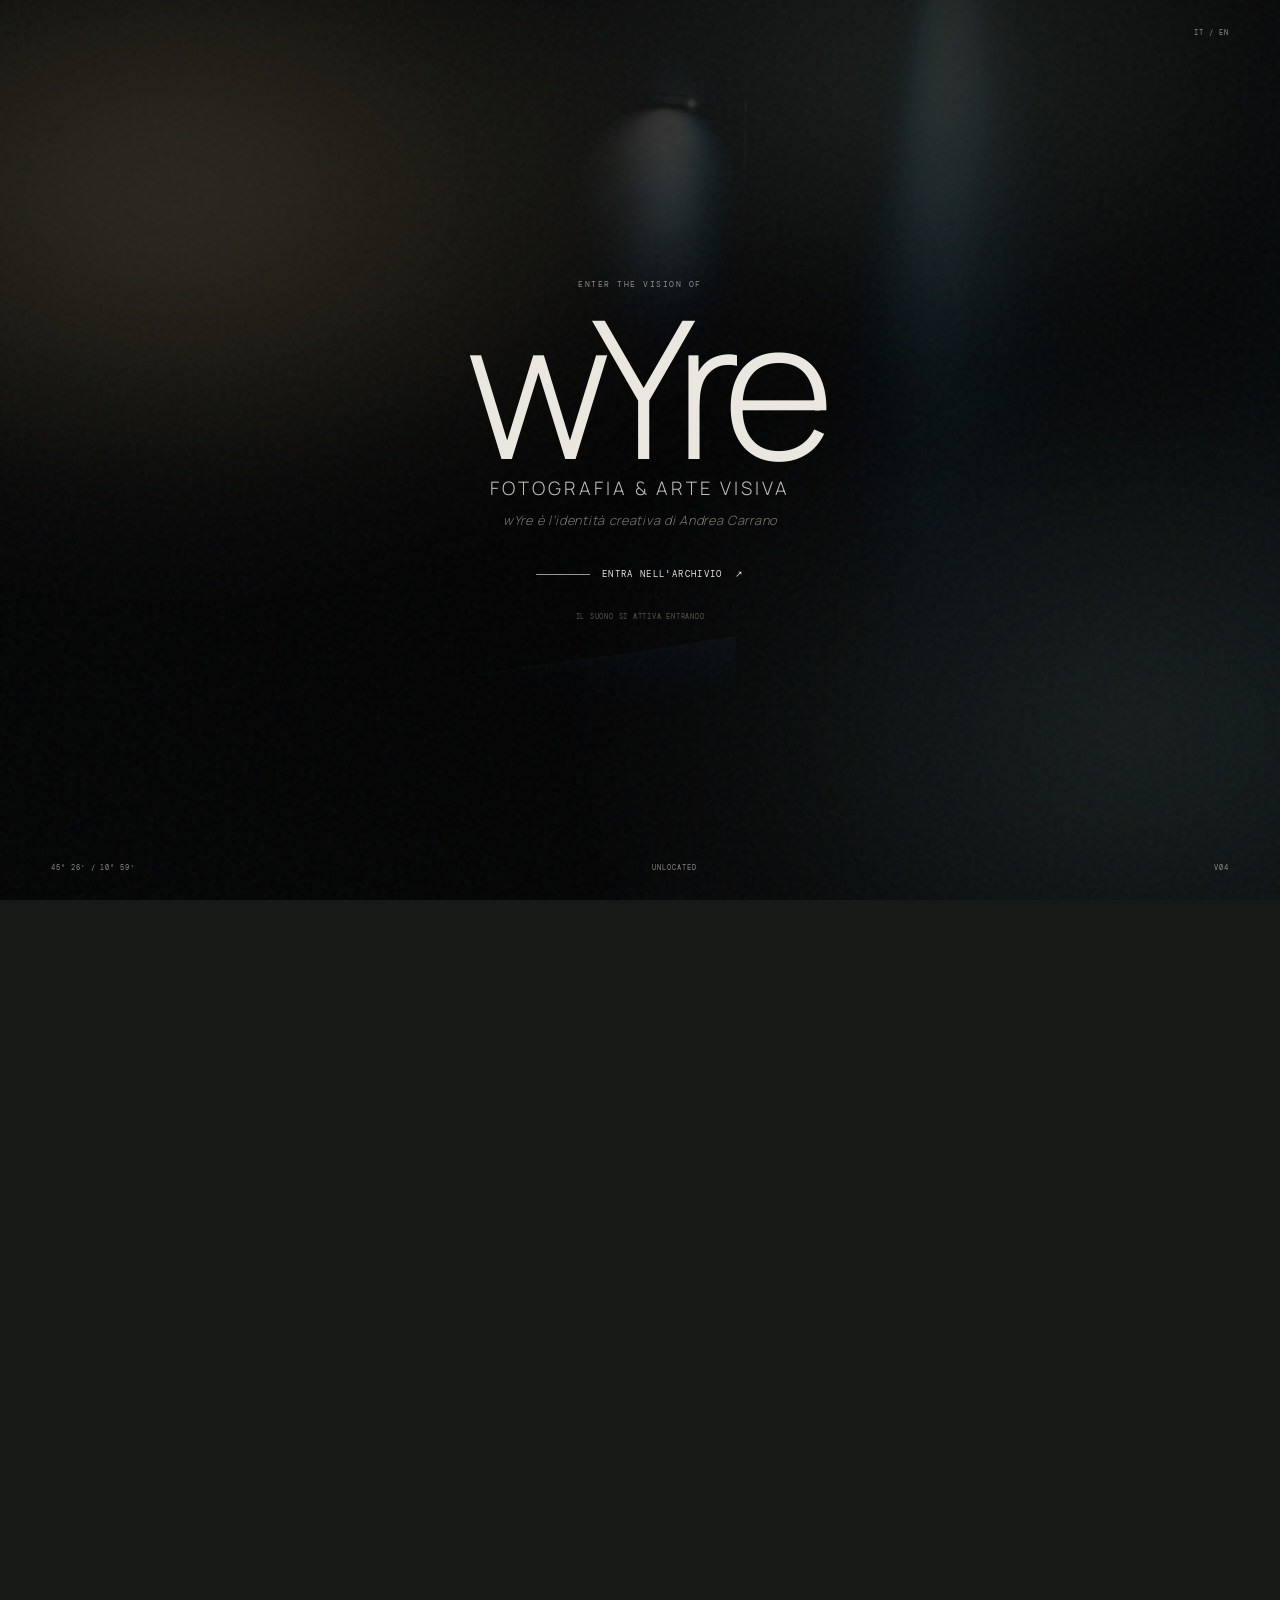
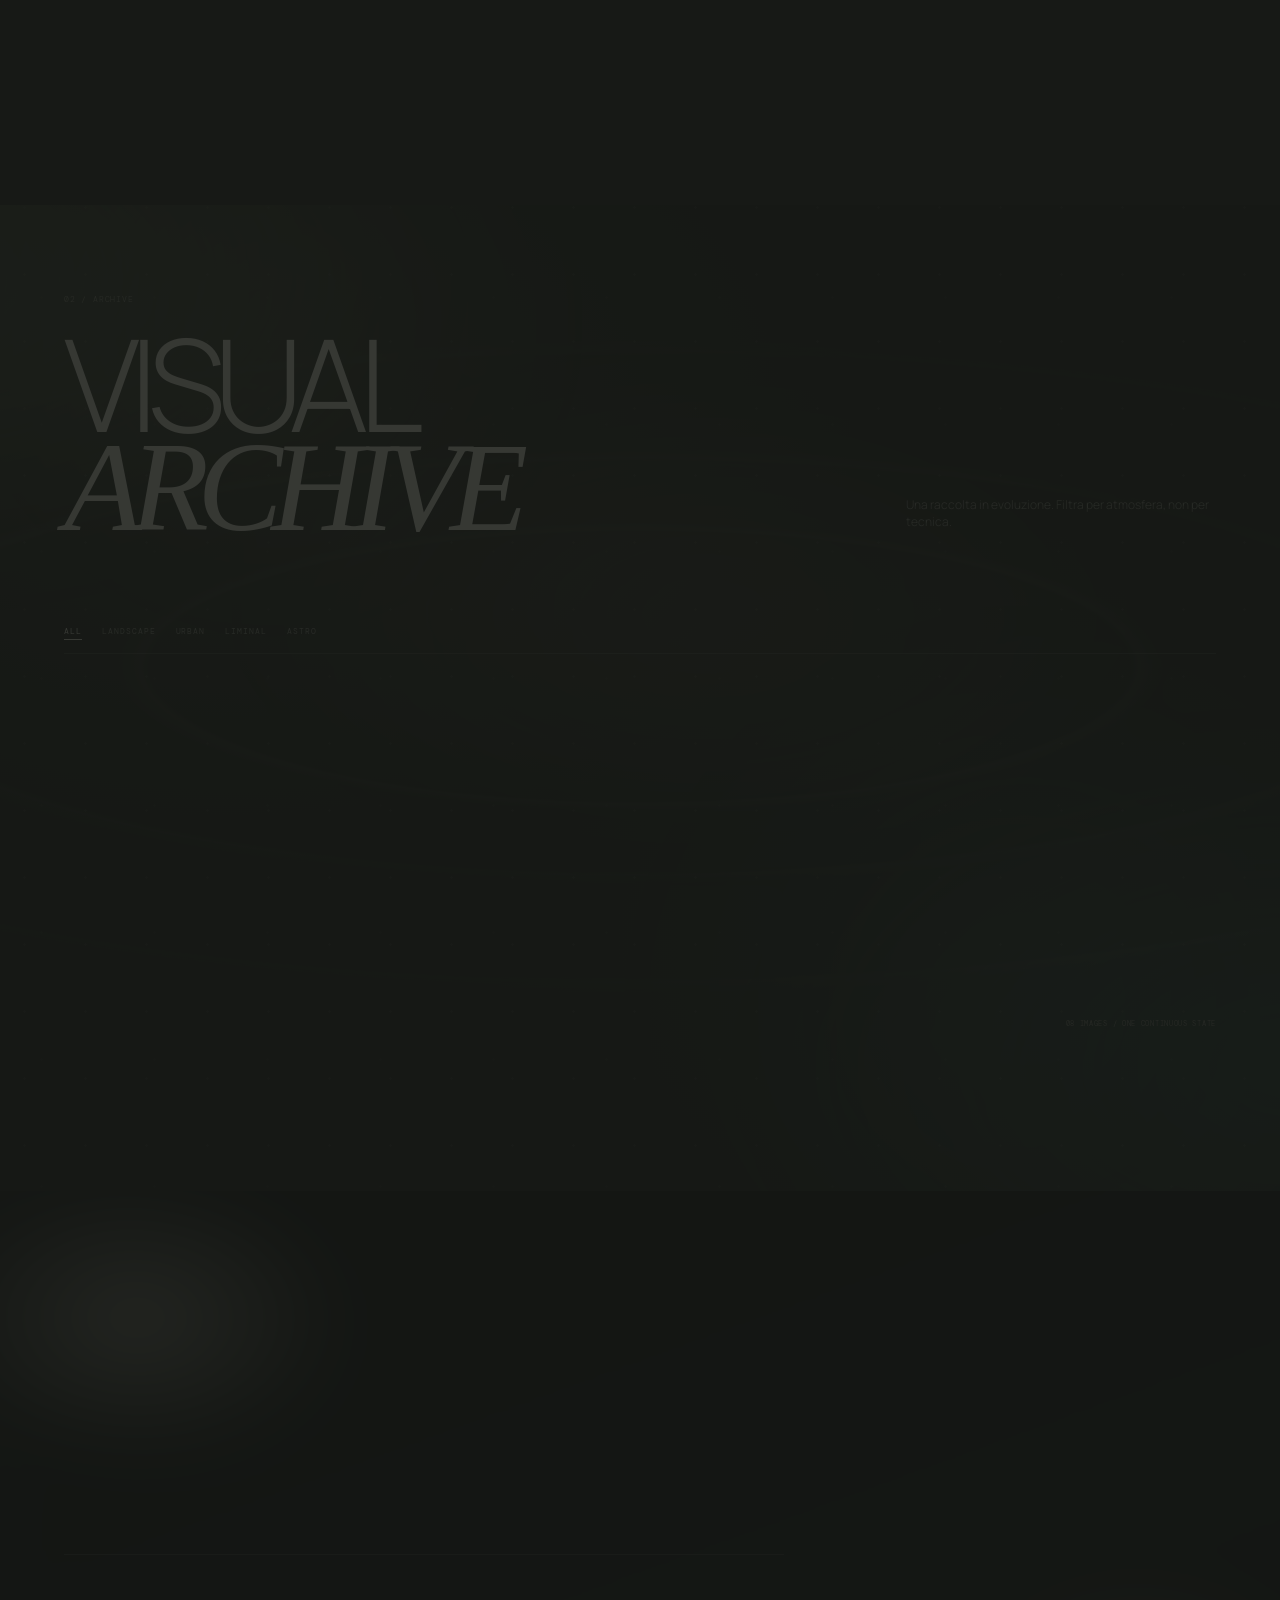
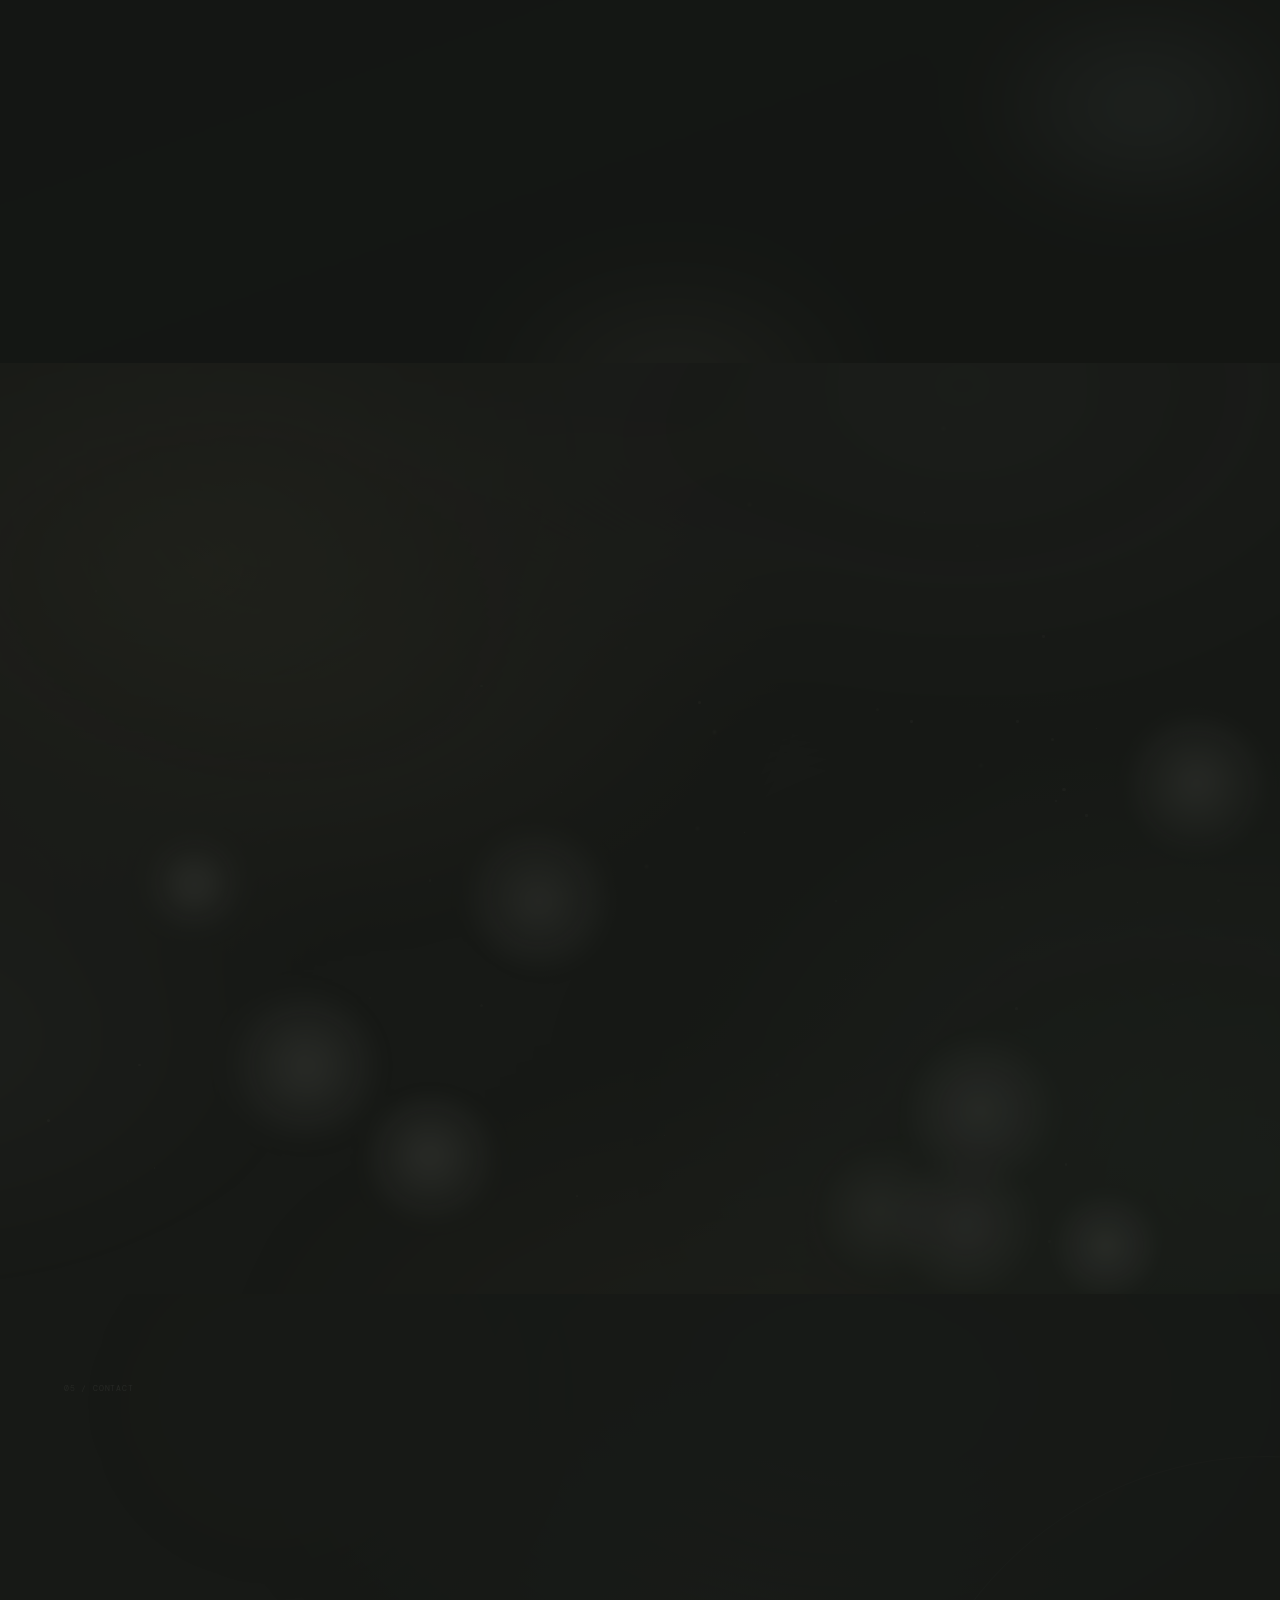
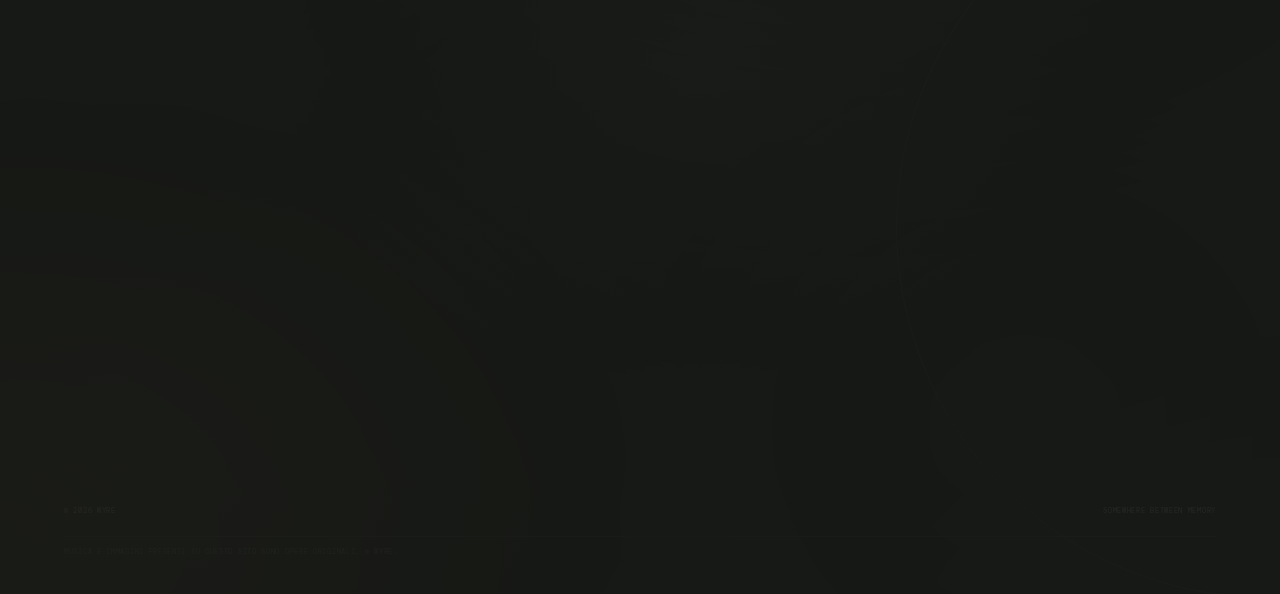
==== commit 3bacba77: "Add files via upload" ====
--- a/index.html
+++ b/index.html
@@ -6,6 +6,33 @@
   <meta name="description" content="wYre — an ongoing visual exploration of liminal spaces, memory and atmosphere.">
   <meta name="theme-color" content="#080909">
   <title>wYre — Somewhere Between Memory</title>
+  <link rel="canonical" href="https://wyrephoto.com/">
+
+  <!-- Icone (favicon / scheda browser / icona su schermata home iOS) -->
+  <link rel="icon" href="favicon.ico" sizes="any">
+  <link rel="icon" type="image/png" sizes="16x16" href="favicon-16x16.png">
+  <link rel="icon" type="image/png" sizes="32x32" href="favicon-32x32.png">
+  <link rel="icon" type="image/png" sizes="192x192" href="favicon-192x192.png">
+  <link rel="icon" type="image/png" sizes="512x512" href="favicon-512x512.png">
+  <link rel="apple-touch-icon" href="apple-touch-icon.png">
+
+  <!-- Anteprima quando il link viene condiviso (Facebook, WhatsApp, iMessage, LinkedIn...) -->
+  <meta property="og:type" content="website">
+  <meta property="og:site_name" content="wYre">
+  <meta property="og:title" content="wYre — Somewhere Between Memory">
+  <meta property="og:description" content="wYre — an ongoing visual exploration of liminal spaces, memory and atmosphere.">
+  <meta property="og:url" content="https://wyrephoto.com/">
+  <meta property="og:image" content="https://wyrephoto.com/images/og-cover.jpg">
+  <meta property="og:image:width" content="1200">
+  <meta property="og:image:height" content="1200">
+  <meta property="og:locale" content="it_IT">
+
+  <!-- Anteprima quando il link viene condiviso su X/Twitter -->
+  <meta name="twitter:card" content="summary_large_image">
+  <meta name="twitter:title" content="wYre — Somewhere Between Memory">
+  <meta name="twitter:description" content="wYre — an ongoing visual exploration of liminal spaces, memory and atmosphere.">
+  <meta name="twitter:image" content="https://wyrephoto.com/images/og-cover.jpg">
+
   <link rel="preconnect" href="https://fonts.googleapis.com">
   <link rel="preconnect" href="https://fonts.gstatic.com" crossorigin>
   <link href="https://fonts.googleapis.com/css2?family=DM+Mono:wght@300;400&family=Manrope:wght@300;400;500;600&display=swap" rel="stylesheet">
